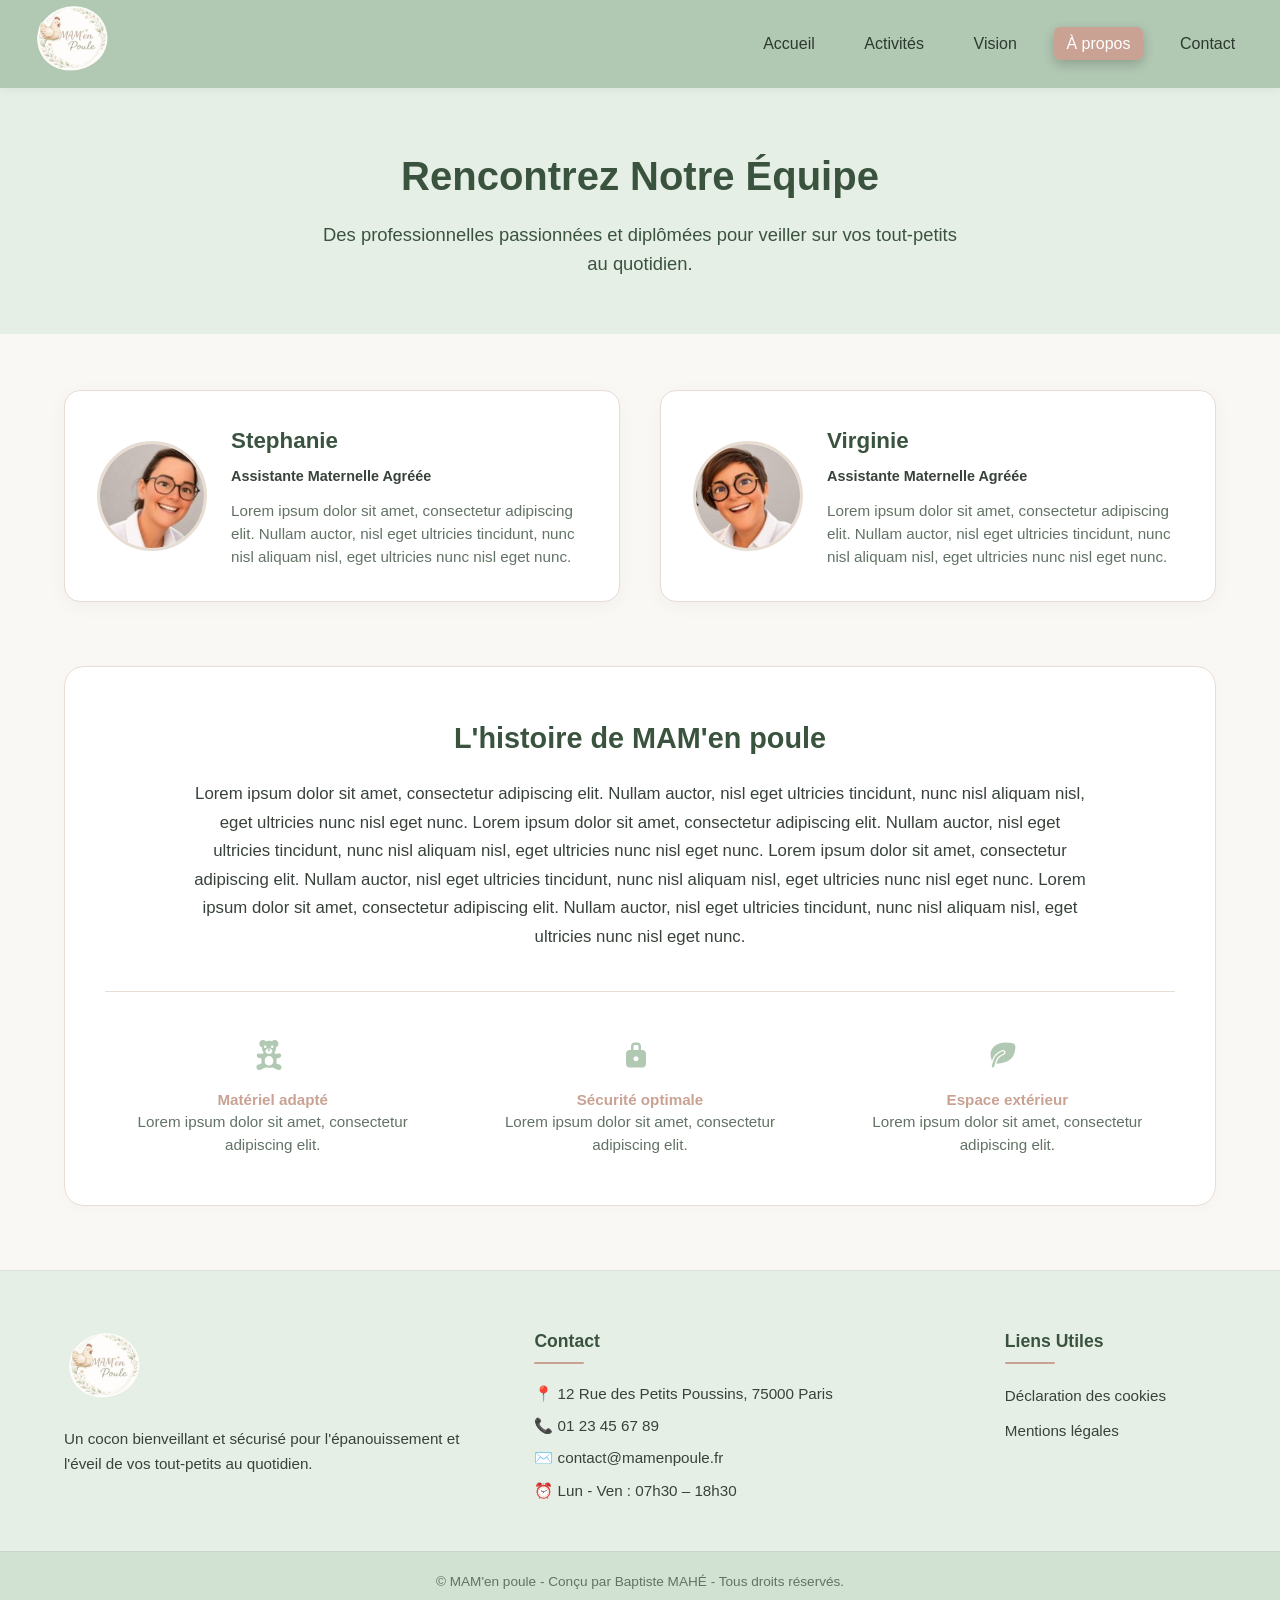
==== a-propos.html @ 045dfb54 "Version initiale" ====
<!DOCTYPE html>
<html lang="fr">
<head>
    <meta charset="UTF-8">
    <meta name="viewport" content="width=device-width, initial-scale=1.0">
    <title>À propos - MAM'en poule</title>
    <link rel="stylesheet" href="style.css">
</head>
<body>

    <!-- BANDEAU DE NAVIGATION -->
    <header class="navbar">
        <a href="index.html" class="logo"><img src="images/logo.png" alt="Logo MAM'en poule"></a>
        
        <nav>
            <ul class="nav-links">
                <li><a href="index.html">Accueil</a></li>
                <li><a href="activites.html">Activités</a></li>
                <li><a href="vision.html">Vision</a></li>
                <li><a href="a-propos.html" class="active">À propos</a></li>
                <li><a href="contact.html">Contact</a></li>
            </ul>
        </nav>
    </header>

    <!-- EN-TÊTE DE LA PAGE -->
    <section class="page-header">
        <h1>Rencontrez Notre Équipe</h1>
        <p>Des professionnelles passionnées et diplômées pour veiller sur vos tout-petits au quotidien.</p>
    </section>

    <main class="content-container">

        <!-- PRÉSENTATION DE L'ÉQUIPE (PORTRAITS) -->
        <section class="team-section">
            <div class="team-grid">

                <!-- Assistante 1 -->
                <article class="team-card">
                    <div class="team-avatar">
                        <img src="images/Stephanie.jpg" alt="Photo">
                    </div>
                    <div class="team-info">
                        <h2>Stephanie</h2>
                        <span class="team-role">Assistante Maternelle Agréée</span>
                        <p>Lorem ipsum dolor sit amet, consectetur adipiscing elit. Nullam auctor, nisl eget ultricies tincidunt, nunc nisl aliquam nisl, eget ultricies nunc nisl eget nunc.</p>
                    </div>
                </article>

                <!-- Assistante 2 -->
                <article class="team-card">
                    <div class="team-avatar">
                        <img src="images/Virginie.jpg" alt="Photo">
                    </div>
                    <div class="team-info">
                        <h2>Virginie</h2>
                        <span class="team-role">Assistante Maternelle Agréée</span>
                        <p>Lorem ipsum dolor sit amet, consectetur adipiscing elit. Nullam auctor, nisl eget ultricies tincidunt, nunc nisl aliquam nisl, eget ultricies nunc nisl eget nunc.</p>
                    </div>
                </article>

            </div>
        </section>

        <!-- TEXTE COMPLÉMENTAIRE / PRÉSENTATION DU LIEU -->
        <section class="about-extra">
            <div class="extra-content">
                <h2>L'histoire de MAM'en poule</h2>
                <p>Lorem ipsum dolor sit amet, consectetur adipiscing elit. Nullam auctor, nisl eget ultricies tincidunt, nunc nisl aliquam nisl, eget ultricies nunc nisl eget nunc. Lorem ipsum dolor sit amet, consectetur adipiscing elit. Nullam auctor, nisl eget ultricies tincidunt, nunc nisl aliquam nisl, eget ultricies nunc nisl eget nunc. Lorem ipsum dolor sit amet, consectetur adipiscing elit. Nullam auctor, nisl eget ultricies tincidunt, nunc nisl aliquam nisl, eget ultricies nunc nisl eget nunc. Lorem ipsum dolor sit amet, consectetur adipiscing elit. Nullam auctor, nisl eget ultricies tincidunt, nunc nisl aliquam nisl, eget ultricies nunc nisl eget nunc.</p>
                </p>
                
                <div class="extra-highlights">
                    <div class="highlight-item">
                        <span><img class="icon" src="images/icones/peluche.svg" alt="Matériel adapté"></span>
                        <p><strong>Matériel adapté</strong><br>Lorem ipsum dolor sit amet, consectetur adipiscing elit.</p>
                    </div>
                    <div class="highlight-item">
                        <span><img class="icon" src="images/icones/cadenas.svg" alt="Sécurité optimale"></span>
                        <p><strong>Sécurité optimale</strong><br>Lorem ipsum dolor sit amet, consectetur adipiscing elit.</p>
                    </div>
                    <div class="highlight-item">
                        <span><img class="icon" src="images/icones/feuille.svg" alt="Espace extérieur"></span>
                        <p><strong>Espace extérieur</strong><br>Lorem ipsum dolor sit amet, consectetur adipiscing elit.</p>
                    </div>
                </div>
            </div>
        </section>

    </main>

    <footer class="site-footer">
        <div class="footer-container">

            <div class="footer-col">
                <a href="index.html" class="logo footer-logo"><img src="images/logo.png" alt="Logo MAM'en poule"></a>
                <p>Un cocon bienveillant et sécurisé pour l'épanouissement et l'éveil de vos tout-petits au quotidien.</p>
            </div>

            <div class="footer-col">
                <h4>Contact</h4>
                <ul class="footer-contact">
                    <li>📍 12 Rue des Petits Poussins, 75000 Paris</li>
                    <li>📞 01 23 45 67 89</li>
                    <li>✉️ contact@mamenpoule.fr</li>
                    <li>⏰ Lun - Ven : 07h30 – 18h30</li>
                </ul>
            </div>

            <div class="footer-col">
                <h4>Liens Utiles</h4>
                <ul class="footer-links">
                    <li><a href=#>Déclaration des cookies</a></li>
                    <li><a href=#>Mentions légales</a></li>
                </ul>
            </div>

        </div>

        <div class="footer-bottom">
            <p>&copy; MAM'en poule - Conçu par Baptiste MAHÉ - Tous droits réservés.</p>
        </div>
    </footer>

</body>
</html>
---- style.css ----
:root {
    --bg: #FAF8F5;
    --navbar-bg: #b1c8b3;
    --text-nav: #2D3A2F;
    --hover-bg: #D1E2D2;
    --header-bg: #E6EFE6;
    --text-header: #3A533E;
    --footer-bg: #E6EFE6;
    --copyright-bg: #D1E2D2;
    --text-color: #38423A;
    --text-hover: #9E826C;
    --text-muted: #627265;
    --title-color: #3A533E;
    --accent-color: #D4BFA9;
    --habillage-color: #E8DDD3;
    --badge-bg: #C9A293;
    --badge-text: #FFFFFF;

}

* {
    margin: 0;
    padding: 0;
    box-sizing: border-box;
    font-family: 'Segoe UI', Tahoma, Geneva, Verdana, sans-serif;
}

body {
    background-color: var(--bg);
    color: var(--text-color);
    line-height: 1.6;
}

/* --- NAVIGATION BAR --- */
.navbar {
    background-color: var(--navbar-bg);
    display: flex;
    justify-content: space-between;
    align-items: center;
    padding: 0rem 2rem;
    position: sticky;
    top: 0;
    box-shadow: 0 2px 10px rgba(0, 0, 0, 0.05);
    z-index: 1000;
}

.logo img {
    height: 80px;
}

.nav-links {
    display: flex;
    list-style: none;
    gap: 1.5rem;
}

.nav-links a {
    color: var(--text-nav);
    text-decoration: none;
    font-weight: 500;
    padding: 0.5rem 0.8rem;
    border-radius: 6px;
    transition: all 0.3s ease;
}

.nav-links a:hover {
    color: var(--text-hover);
    background-color: rgba(255, 255, 255, 0.5);
}

.nav-links a.active {
    color: #ffffff;
    background-color: var(--badge-bg);
    box-shadow: 0 4px 12px rgba(0, 0, 0, 0.2);
}

/* --- STYLES DU FOOTER --- */
.site-footer {
    background-color: var(--footer-bg);
    color: var(--text-color);
    padding-top: 3.5rem;
    margin-top: 4rem;
    border-top: 1px solid rgba(0, 0, 0, 0.05);
}

.footer-container {
    max-width: 1200px;
    margin: 0 auto;
    padding: 0 1.5rem 3rem 1.5rem;
    display: grid;
    grid-template-columns: 2fr 2fr 1fr;
    gap: 3rem;
}

.footer-col h4 {
    color: var(--title-color);
    font-size: 1.1rem;
    margin-bottom: 1.2rem;
    position: relative;
}

.footer-col h4::after {
    content: '';
    display: block;
    width: 50px;
    height: 2px;
    background-color: var(--badge-bg);
    margin-top: 0.4rem;
    border-radius: 2px;
}

.footer-logo {
    display: inline-block;
    margin-bottom: 0.8rem;
}

.footer-col p {
    font-size: 0.95rem;
    line-height: 1.6;
}

/* Listes du footer */
.footer-links,
.footer-contact {
    list-style: none;
    padding: 0;
    margin: 0;
    display: flex;
    flex-direction: column;
    gap: 0.6rem;
}

.footer-links a {
    color: var(--text-color);
    text-decoration: none;
    font-size: 0.95rem;
    transition: color 0.2s ease, padding-left 0.2s ease;
}

.footer-links a:hover {
    color: var(--text-hover);
    padding-left: 4px;
}

.footer-contact li {
    font-size: 0.95rem;
    color: var(--text-color);
    line-height: 1.5;
}

/* Bandeau copyright tout en bas */
.footer-bottom {
    background-color: var(--copyright-bg);
    text-align: center;
    padding: 1.2rem 1.5rem;
    font-size: 0.85rem;
    color: var(--text-muted);
    border-top: 1px solid rgba(0, 0, 0, 0.05);
}

/* --- CONTENU DE LA PAGE D'ACCUEIL --- */
.welcome {
    display: flex;
    flex-direction: column;
    align-items: left;
    justify-content: center;
    text-align: left;
    min-height: 90vh;
    padding: 2rem;
    color: #ffffff;
    background: linear-gradient(rgba(0, 0, 0, 0.4), rgba(0, 0, 0, 0.4)), url('images/BackgroundAccueil.jpg');
    background-size: cover;
    background-position: center;
    background-repeat: no-repeat;
    border-radius : 0px 0px 20px 20px;
}

.welcome h1 {
    font-size: 2.5rem;
    margin-bottom: 1rem;
    text-shadow: 0 2px 4px rgba(0, 0, 0, 0.3);
}

.welcome p {
    font-size: 1.2rem;
    max-width: 600px;
    margin-bottom: 2rem;
    color: #f1f5f9;
    text-shadow: 0 1px 3px rgba(0, 0, 0, 0.3);
}

.btn-cta {
    display: inline-block;
    background-color: var(--badge-bg);
    color: var(--badge-text);
    padding: 0.9rem 2rem;
    text-decoration: none;
    border-radius: 8px;
    font-weight: bold;
    font-size: 1rem;
    transition: 0.3s ease, transform 0.2s ease;
    box-shadow: 0 4px 6px rgba(0, 0, 0, 0.15);
}

.btn-cta:hover {
    background-color: var(--badge-bg);
    transform: translateY(-2px);
}

/* --- SECTION PRÉSENTATION DU LIEU (CARROUSEL) --- */
.lieu-section {
    padding: 5rem 0;
    background-color: var(--bg-light);
}

.lieu-wrapper {
    display: grid;
    background-color: #ffffff;
    grid-template-columns: 1.1fr 0.9fr;
    gap: 4rem;
    align-items: center;
    border-radius: 20px;
    box-shadow: 0 10px 30px rgba(0, 0, 0, 0.03);
    border: 1px solid var(--habillage-color);
}

.lieu-carousel-container {
    position: relative;
    margin: 1.5rem;
}

.carousel {
    position: relative;
    border-radius: 20px;
    overflow: hidden;
    box-shadow: 0 12px 30px rgba(0, 0, 0, 0.08);
    height: 380px;
}

.carousel-track {
    position: relative;
    width: 100%;
    height: 100%;
}

.carousel-slide {
    position: absolute;
    top: 0;
    left: 0;
    width: 100%;
    height: 100%;
    opacity: 0;
    transition: opacity 0.5s ease-in-out;
}

.carousel-slide.active {
    opacity: 1;
    z-index: 1;
}

.carousel-slide img {
    width: 100%;
    height: 100%;
    object-fit: cover;
}

.slide-caption {
    position: absolute;
    bottom: 0;
    left: 0;
    right: 0;
    padding: 1rem 1.5rem;
    background: linear-gradient(transparent, rgba(60, 66, 53, 0.85));
    color: #ffffff;
    font-size: 0.95rem;
    font-weight: 600;
}

.carousel-btn {
    position: absolute;
    top: 50%;
    transform: translateY(-50%);
    background: rgba(255, 255, 255, 0.9);
    color: var(--text-color);
    border: none;
    width: 42px;
    height: 42px;
    border-radius: 50%;
    cursor: pointer;
    z-index: 2;
    font-size: 1.2rem;
    display: flex;
    align-items: center;
    justify-content: center;
    transition: 0.3s ease, transform 0.2s ease;
    box-shadow: 0 4px 10px rgba(0, 0, 0, 0.1);
}

.carousel-btn:hover {
    background: #ffffff;
    transform: translateY(-50%) scale(1.1);
}

.prev-btn {
    left: 15px;
}

.next-btn {
    right: 15px;
}

.carousel-dots {
    position: absolute;
    bottom: 15px;
    right: 20px;
    display: flex;
    gap: 8px;
    z-index: 2;
}

.dot {
    width: 10px;
    height: 10px;
    background: rgba(255, 255, 255, 0.6);
    border-radius: 50%;
    cursor: pointer;
    transition: 0.3s ease, transform 0.3s ease;
}

.dot.active {
    background: var(--accent-color);
    transform: scale(1.3);
}

.lieu-badge-floating {
    position: absolute;
    top: -15px;
    left: -15px;
    background: var(--badge-bg);
    color: #ffffff;
    padding: 0.8rem 1.2rem;
    border-radius: 14px;
    box-shadow: 0 6px 15px rgba(125, 133, 108, 0.3);
    z-index: 3;
}

.lieu-badge-floating span {
    font-weight: bold;
    font-size: 1.1rem;
    display: block;
}

.lieu-badge-floating p {
    font-size: 0.8rem;
    margin: 0;
    opacity: 0.9;
}

.lieu-text h2 {
    color: var(--title-color);
    font-size: 2rem;
    margin-top: 0.5rem;
    margin-bottom: 1.2rem;
    line-height: 1.3;
}

.lieu-text p {
    color: var(--text-muted);
    font-size: 1.05rem;
    line-height: 1.7;
    margin-bottom: 1rem;
}

/* --- CARTE GOOGLE MAPS --- */
.map-container {
    width: 100%;
    border-radius: 16px;
    overflow: hidden;
    box-shadow: 0 4px 20px rgba(0, 0, 0, 0.05);
    border: 1px solid var(--bg);
    margin-top: 1rem;
}

.map-container iframe {
    width: 100%;
    height: 500px;
    display: block;
}

/* PAGE HEADER */
.page-header {
    background: var(--header-bg);
    color: var(--text-header);
    text-align: center;
    padding: 3.5rem 1.5rem;
}

.page-header h1 {
    font-size: 2.5rem;
    margin-bottom: 0.75rem;
}

.page-header p {
    font-size: 1.15rem;
    max-width: 650px;
    margin: 0 auto;
}

/* PAGE ACTIVITÉS */
.content-container {
    max-width: 1200px;
    margin: 3.5rem auto;
    padding: 0 1.5rem;
}

.activites-grid {
    display: grid;
    grid-template-columns: repeat(2, 1fr);
    gap: 2.5rem;
}

.activity-card {
    background-color: #ffffff;
    border-radius: 16px;
    overflow: hidden;
    box-shadow: 0 4px 20px rgba(0, 0, 0, 0.04);
    border: 1px solid var(--habillage-color);
    display: flex;
    flex-direction: column;
    transition: transform 0.3s ease, box-shadow 0.3s ease;
}

.activity-card:hover {
    transform: translateY(-6px);
    box-shadow: 0 12px 28px rgba(0, 0, 0, 0.08);
}

.activity-image {
    width: 100%;
    height: 220px;
    overflow: hidden;
    background-color: var(--couleur-head-foot);
}

.activity-image img {
    width: 100%;
    height: 100%;
    object-fit: cover;
    transition: transform 0.5s ease;
}

.activity-card:hover .activity-image img {
    transform: scale(1.05);
}

.activity-content {
    padding: 1.8rem;
    display: flex;
    flex-direction: column;
    flex-grow: 1;
}

.activity-content h2 {
    color: var(--title-color);
    font-size: 1.35rem;
    margin-bottom: 0.8rem;
}

.activity-content p {
    color: var(--text-muted);
    font-size: 0.98rem;
    line-height: 1.65;
}

.icon {
    width: 30px;
    height: 30px;
    vertical-align: middle;
    margin-right: 0.5rem;
}

/* PAGE VISION */
.z-pattern-container {
    max-width: 1200px;
    margin: 2rem auto 5rem auto;
    padding: 0 1.5rem;
    display: flex;
    flex-direction: column;
    gap: 3.5rem;
}

.z-row {
    display: flex;
    align-items: center;
    gap: 3.5rem;
    background-color: #ffffff;
    padding: 2.5rem;
    border-radius: 20px;
    box-shadow: 0 10px 30px rgba(0, 0, 0, 0.03);
    border: 1px solid var(--habillage-color);
}

.z-row-reverse {
    flex-direction: row-reverse;
}

.z-image {
    flex: 1;
    height: 320px;
    border-radius: 14px;
    overflow: hidden;
    box-shadow: 0 6px 16px rgba(0, 0, 0, 0.06);
}

.z-image img {
    width: 100%;
    height: 100%;
    object-fit: cover;
    transition: transform 0.5s ease;
}

.z-row:hover .z-image img {
    transform: scale(1.04);
}

.z-text {
    flex: 1;
    display: flex;
    flex-direction: column;
    justify-content: center;
}

.z-badge {
    display: inline-block;
    align-self: flex-start;
    background-color: var(--badge-bg);
    color: var(--badge-text);
    font-size: 0.85rem;
    font-weight: 700;
    padding: 0.3rem 0.8rem;
    border-radius: 20px;
    text-transform: uppercase;
    letter-spacing: 0.5px;
    margin-bottom: 0.8rem;
}

.z-text h2 {
    color: var(--title-color);
    font-size: 1.75rem;
    margin-bottom: 1rem;
    line-height: 1.3;
}

.z-text p {
    color: var(--text-muted);
    font-size: 1.05rem;
    line-height: 1.7;
    margin-bottom: 0.8rem;
}

.z-text p:last-child {
    margin-bottom: 0;
}

/* STYLES PAGE À PROPOS */
.team-section {
    margin-bottom: 4rem;
}

.team-grid {
    display: grid;
    grid-template-columns: repeat(2, 1fr);
    gap: 2.5rem;
}

.team-card {
    background-color: #ffffff;
    border-radius: 16px;
    padding: 2rem;
    display: flex;
    align-items: center;
    gap: 1.5rem;
    box-shadow: 0 4px 20px rgba(0, 0, 0, 0.04);
    border: 1px solid var(--habillage-color);
    transition: transform 0.3s ease;
}

.team-card:hover {
    transform: translateY(-4px);
}

.team-avatar {
    width: 110px;
    height: 110px;
    min-width: 110px;
    border-radius: 50%;
    overflow: hidden;
    border: 3px solid var(--habillage-color);
}

.team-avatar img {
    width: 100%;
    height: 100%;
    object-fit: cover;
}

.team-info h2 {
    color: var(--title-color);
    font-size: 1.4rem;
    margin-bottom: 0.2rem;
}

.team-role {
    display: inline-block;
    color: var(--couleur-accent);
    font-weight: 600;
    font-size: 0.9rem;
    margin-bottom: 0.8rem;
}

.team-info p {
    color: var(--text-muted);
    font-size: 0.95rem;
    line-height: 1.5;
}

.about-extra {
    background: #ffffff;
    border-radius: 20px;
    padding: 3rem 2.5rem;
    border: 1px solid var(--habillage-color);
    box-shadow: 0 4px 15px rgba(0, 0, 0, 0.02);
}

.extra-content h2 {
    color: var(--title-color);
    font-size: 1.8rem;
    margin-bottom: 1.2rem;
    text-align: center;
}

.extra-content>p {
    color: var(--text-color);
    font-size: 1.05rem;
    line-height: 1.7;
    max-width: 900px;
    margin: 0 auto 1rem auto;
    text-align: center;
}

.extra-highlights {
    display: grid;
    grid-template-columns: repeat(3, 1fr);
    gap: 2rem;
    margin-top: 2.5rem;
    padding-top: 2rem;
    border-top: 1px solid var(--habillage-color);
}

.highlight-item {
    text-align: center;
}

.highlight-item span {
    font-size: 2.2rem;
    display: block;
    margin-bottom: 0.5rem;
}

.highlight-item p {
    color: var(--text-muted);
    font-size: 0.95rem;
    line-height: 1.5;
}

.highlight-item strong {
    color: var(--badge-bg);
}

/* STYLES PAGE CONTACT */
.contact-wrapper {
    display: grid;
    grid-template-columns: 1fr;
    gap: 3rem;
    align-items: start;
}

.contact-form-card {
    background-color: #ffffff;
    padding: 2.5rem;
    border-radius: 20px;
    box-shadow: 0 4px 20px rgba(0, 0, 0, 0.04);
    border: 1px solid var(--couleur-head-foot);
}

.contact-form-card h2 {
    color: var(--title-color);
    font-size: 1.6rem;
    margin-bottom: 1.5rem;
}

.contact-form {
    display: flex;
    flex-direction: column;
    gap: 1.2rem;
}

.form-row {
    display: grid;
    grid-template-columns: 1fr 1fr;
    gap: 1rem;
}

.form-group {
    display: flex;
    flex-direction: column;
    gap: 0.4rem;
}

.form-group label {
    font-weight: 600;
    color: var(--text-color);
    font-size: 0.9rem;
}

.form-group input,
.form-group textarea {
    width: 100%;
    padding: 0.8rem 1rem;
    border: 1px solid var(--accent-color);
    border-radius: 8px;
    font-size: 0.95rem;
    color: var(--text-color);
    background-color: var(--bg-light);
    transition: border-color 0.3s ease, box-shadow 0.3s ease;
}

.form-group input:focus,
.form-group textarea:focus {
    outline: none;
    border-color: var(--accent-color);
    background-color: var(--bg-light);
    box-shadow: 0 0 0 3px rgba(125, 133, 108, 0.2);
}

.btn-submit {
    border: none;
    color: var(--badge-text);
    cursor: pointer;
    width: 100%;
    text-align: center;
    margin-top: 0.5rem;
}

.contact-info-card {
    background-color: #ffffff;
    padding: 2rem;
    border-radius: 20px;
    box-shadow: 0 4px 20px rgba(0, 0, 0, 0.04);
    border: 1px solid var(--couleur-head-foot);
    display: flex;
    flex-direction: column;
    gap: 1.8rem;
}

.info-block h3 {
    color: var(--title-color);
    font-size: 1.1rem;
    margin-bottom: 0.4rem;
}

.info-block p {
    color: var(--text-muted);
    font-size: 0.95rem;
    line-height: 1.6;
}

.map-placeholder {
    background-color: var(--bg-light);
    border: 2px dashed var(--accent-color);
    border-radius: 12px;
    padding: 2rem 1rem;
    text-align: center;
    color: var(--text-muted);
}

.map-placeholder span {
    display: block;
    font-weight: bold;
    font-size: 1.1rem;
    color: var(--accent-color);
    margin-bottom: 0.3rem;
}

/* RESPONSIVE DESIGN */
@media (max-width: 900px) {
    .activites-grid {
        grid-template-columns: 1fr;
        gap: 2rem;
    }

    .navbar {
        flex-direction: column;
        gap: 1rem;
    }

    .nav-links {
        width: 100%;
        justify-content: center;
        flex-wrap: wrap;
        gap: 0.5rem;
    }

    .footer-container {
        grid-template-columns: 1fr;
        gap: 2rem;
    }

    .lieu-wrapper {
        grid-template-columns: 1fr;
        gap: 2.5rem;
    }

    .carousel {
        height: 280px;
    }

    .z-row,
    .z-row-reverse {
        flex-direction: column;
        gap: 2rem;
        padding: 2rem;
    }

    .z-image {
        width: 100%;
        height: 250px;
    }

    .timeline-card {
        flex-direction: column;
    }

    .timeline-image {
        width: 100%;
        height: 180px;
    }

    .team-grid {
        grid-template-columns: 1fr;
    }

    .extra-highlights {
        grid-template-columns: 1fr;
        gap: 1.5rem;
    }

    .contact-wrapper {
        grid-template-columns: 1fr;
    }
}

@media (max-width: 600px) {
    .team-card {
        flex-direction: column;
        text-align: center;
    }

    .form-row {
        grid-template-columns: 1fr;
    }

    .map-container iframe {
        height: 250px;
    }
}
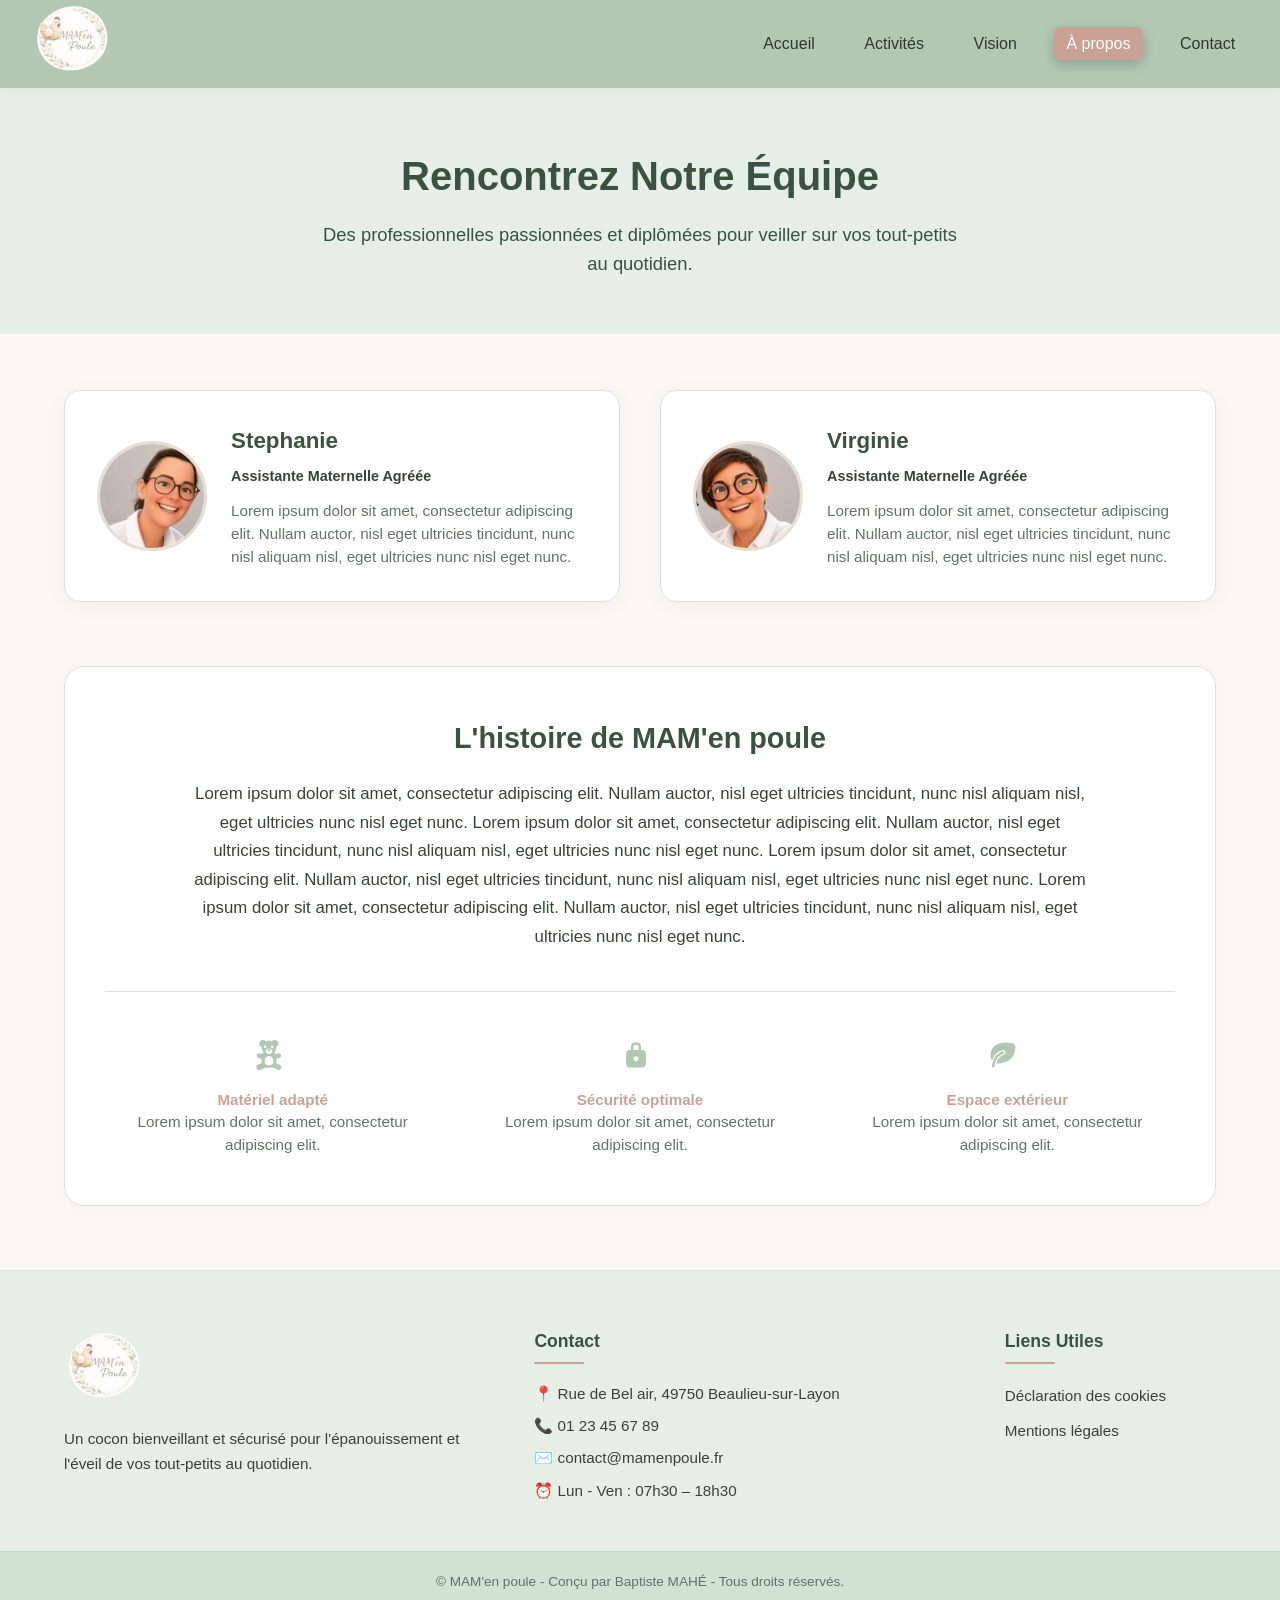
==== commit 9eacacdc: "Ajout des overlays et corrections mineures" ====
--- a/a-propos.html
+++ b/a-propos.html
@@ -3,6 +3,7 @@
 <head>
     <meta charset="UTF-8">
     <meta name="viewport" content="width=device-width, initial-scale=1.0">
+    <meta name="robots" content="noindex, nofollow"> <!-- à retirer pour rendre le site visible -->
     <title>À propos - MAM'en poule</title>
     <link rel="stylesheet" href="style.css">
 </head>
@@ -99,7 +100,7 @@
             <div class="footer-col">
                 <h4>Contact</h4>
                 <ul class="footer-contact">
-                    <li>📍 12 Rue des Petits Poussins, 75000 Paris</li>
+                    <li>📍 Rue de Bel air, 49750 Beaulieu-sur-Layon</li>
                     <li>📞 01 23 45 67 89</li>
                     <li>✉️ contact@mamenpoule.fr</li>
                     <li>⏰ Lun - Ven : 07h30 – 18h30</li>
--- a/style.css
+++ b/style.css
@@ -792,6 +792,93 @@
     margin-bottom: 0.3rem;
 }
 
+/* --- STYLES DES MODALES (POPUPS) --- */
+
+/* Arrière-plan sombre semi-transparent */
+.modal-overlay {
+    position: fixed;
+    top: 0;
+    left: 0;
+    width: 100vw;
+    height: 100vh;
+    background-color: rgba(45, 58, 47, 0.6);
+    /* Utilise la teinte sombre de votre palette */
+    backdrop-filter: blur(4px);
+    /* Effet flouté très doux en arrière-plan */
+    display: flex;
+    justify-content: center;
+    align-items: center;
+    z-index: 2000;
+
+    /* Animation de disparition par défaut */
+    opacity: 0;
+    visibility: hidden;
+    transition: opacity 0.3s ease, visibility 0.3s ease;
+}
+
+/* État affiché */
+.modal-overlay.active {
+    opacity: 1;
+    visibility: visible;
+}
+
+/* Boîte de la fenêtre */
+.modal-content {
+    background-color: #ffffff;
+    padding: 2.5rem;
+    border-radius: 20px;
+    max-width: 450px;
+    width: 90%;
+    text-align: center;
+    position: relative;
+    box-shadow: 0 15px 30px rgba(0, 0, 0, 0.15);
+    border: 1px solid var(--habillage-color);
+
+    /* Animation d'ouverture (effet de zoom doux) */
+    transform: scale(0.8);
+    transition: transform 0.3s ease;
+}
+
+.modal-overlay.active .modal-content {
+    transform: scale(1);
+}
+
+.modal-content h2 {
+    color: var(--title-color);
+    font-size: 1.6rem;
+    margin-bottom: 0.8rem;
+}
+
+.modal-content p {
+    color: var(--text-color);
+    font-size: 1rem;
+    margin-bottom: 1.5rem;
+    line-height: 1.5;
+}
+
+.modal-icon {
+    font-size: 3rem;
+    display: block;
+    margin-bottom: 0.5rem;
+}
+
+/* Bouton de fermeture (Croix 'X' en haut à droite) */
+.modal-close {
+    position: absolute;
+    top: 15px;
+    right: 20px;
+    background: none;
+    border: none;
+    font-size: 1.8rem;
+    color: var(--text-muted);
+    cursor: pointer;
+    transition: color 0.2s ease;
+}
+
+.modal-close:hover {
+    color: var(--accent-color);
+}
+
 /* RESPONSIVE DESIGN */
 @media (max-width: 900px) {
     .activites-grid {
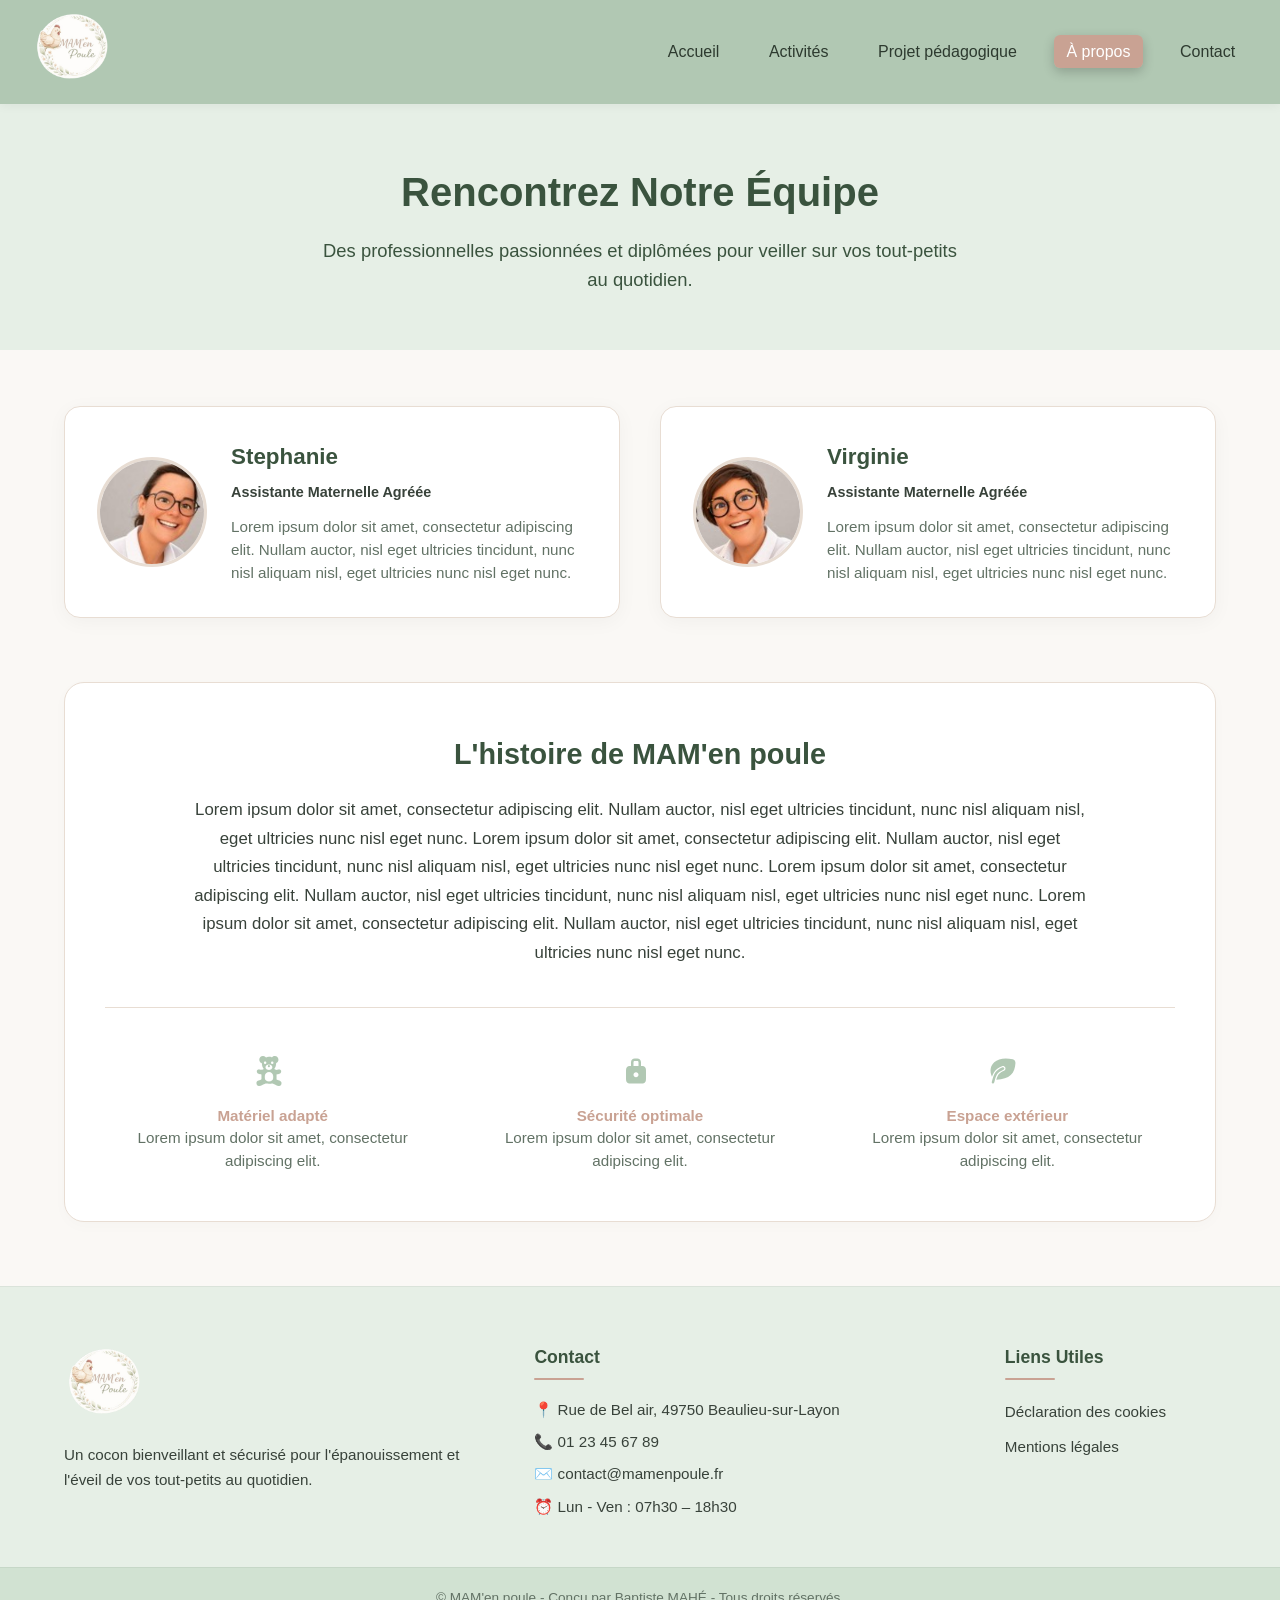
==== commit 8b031183: "Respopnsive image d'accueil + modifs contenu" ====
--- a/a-propos.html
+++ b/a-propos.html
@@ -17,7 +17,7 @@
             <ul class="nav-links">
                 <li><a href="index.html">Accueil</a></li>
                 <li><a href="activites.html">Activités</a></li>
-                <li><a href="vision.html">Vision</a></li>
+                <li><a href="projet.html">Projet pédagogique</a></li>
                 <li><a href="a-propos.html" class="active">À propos</a></li>
                 <li><a href="contact.html">Contact</a></li>
             </ul>
--- a/style.css
+++ b/style.css
@@ -37,7 +37,7 @@
     display: flex;
     justify-content: space-between;
     align-items: center;
-    padding: 0rem 2rem;
+    padding: 0.5rem 2rem;
     position: sticky;
     top: 0;
     box-shadow: 0 2px 10px rgba(0, 0, 0, 0.05);
@@ -165,7 +165,8 @@
     align-items: left;
     justify-content: center;
     text-align: left;
-    min-height: 90vh;
+    width : 100%;
+    aspect-ratio: 16/9;
     padding: 2rem;
     color: #ffffff;
     background: linear-gradient(rgba(0, 0, 0, 0.4), rgba(0, 0, 0, 0.4)), url('images/BackgroundAccueil.jpg');
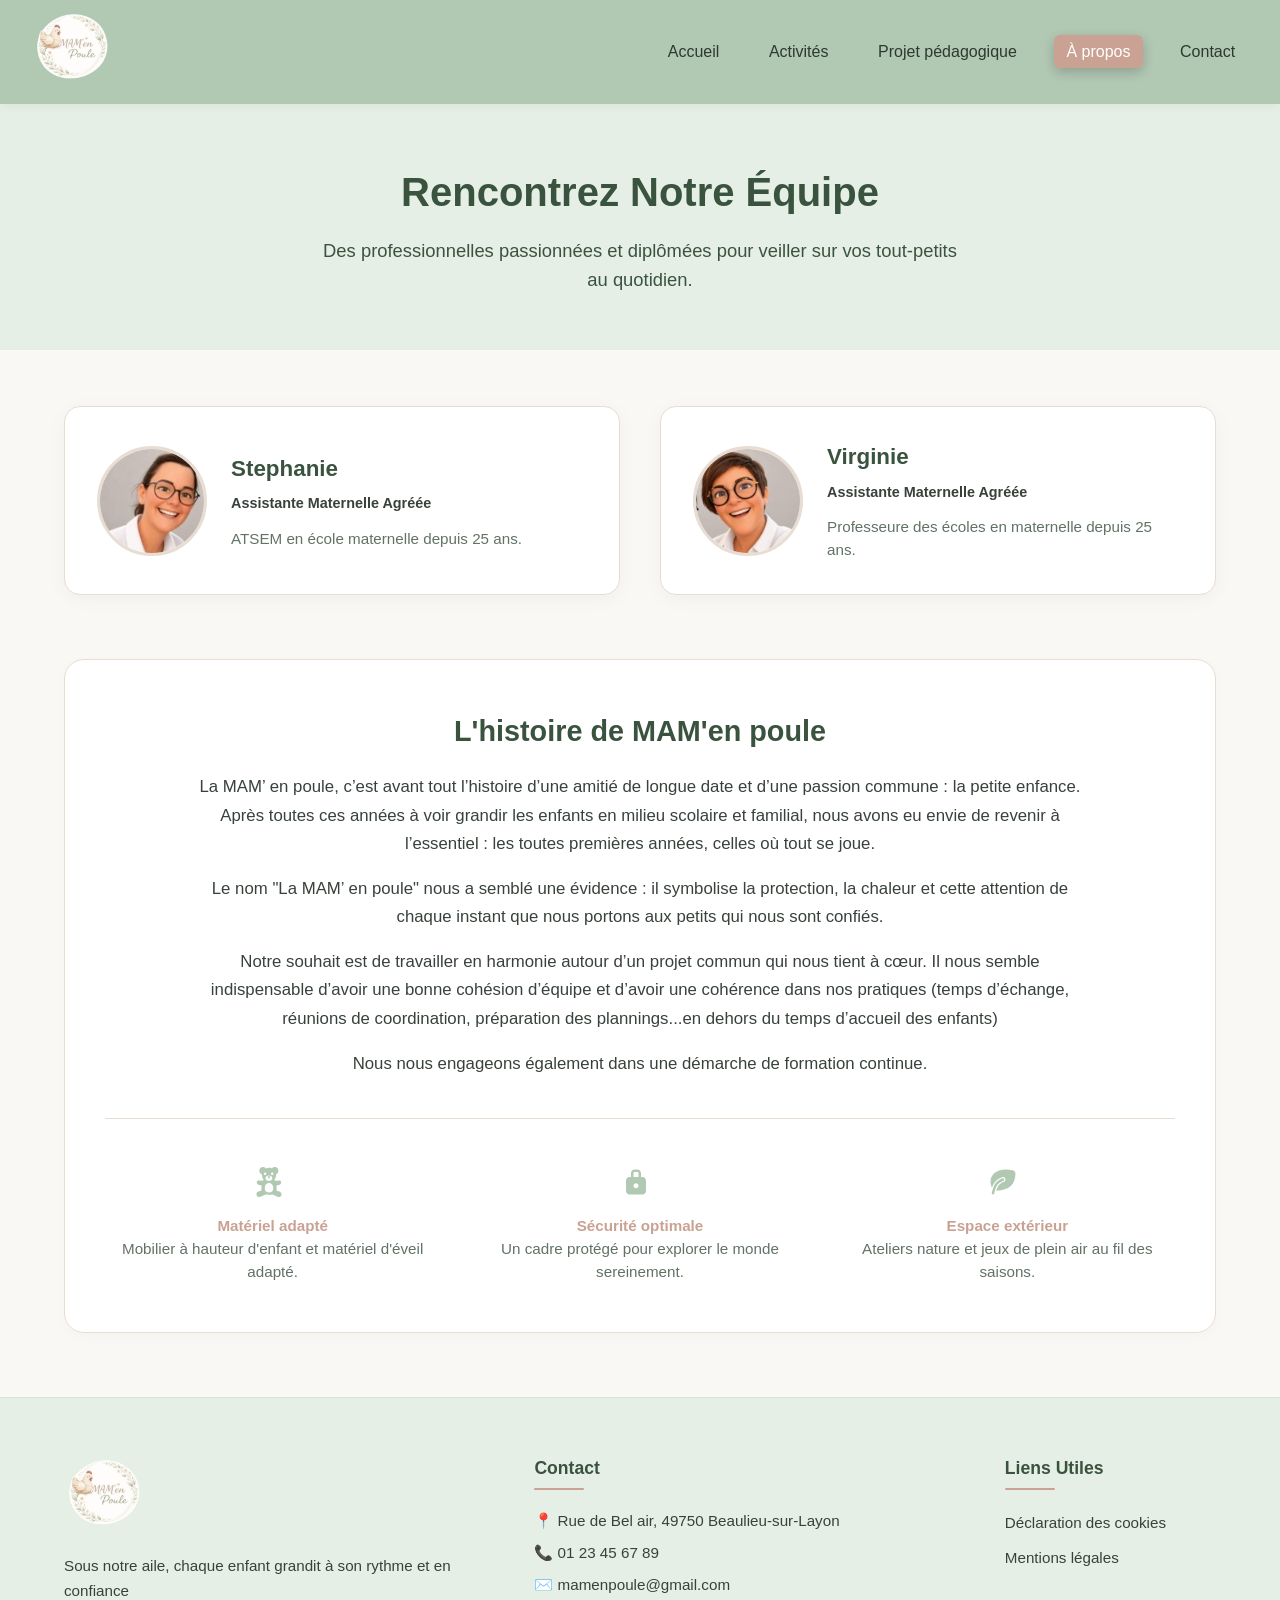
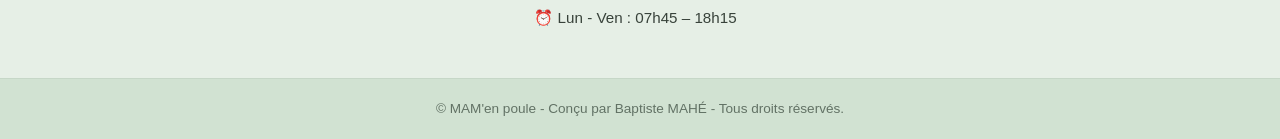
==== commit d84be092: "mise à jour contenu" ====
--- a/a-propos.html
+++ b/a-propos.html
@@ -44,7 +44,7 @@
                     <div class="team-info">
                         <h2>Stephanie</h2>
                         <span class="team-role">Assistante Maternelle Agréée</span>
-                        <p>Lorem ipsum dolor sit amet, consectetur adipiscing elit. Nullam auctor, nisl eget ultricies tincidunt, nunc nisl aliquam nisl, eget ultricies nunc nisl eget nunc.</p>
+                        <p>ATSEM en école maternelle depuis 25 ans.</p>
                     </div>
                 </article>
 
@@ -56,7 +56,7 @@
                     <div class="team-info">
                         <h2>Virginie</h2>
                         <span class="team-role">Assistante Maternelle Agréée</span>
-                        <p>Lorem ipsum dolor sit amet, consectetur adipiscing elit. Nullam auctor, nisl eget ultricies tincidunt, nunc nisl aliquam nisl, eget ultricies nunc nisl eget nunc.</p>
+                        <p>Professeure des écoles en maternelle depuis 25 ans.</p>
                     </div>
                 </article>
 
@@ -67,21 +67,24 @@
         <section class="about-extra">
             <div class="extra-content">
                 <h2>L'histoire de MAM'en poule</h2>
-                <p>Lorem ipsum dolor sit amet, consectetur adipiscing elit. Nullam auctor, nisl eget ultricies tincidunt, nunc nisl aliquam nisl, eget ultricies nunc nisl eget nunc. Lorem ipsum dolor sit amet, consectetur adipiscing elit. Nullam auctor, nisl eget ultricies tincidunt, nunc nisl aliquam nisl, eget ultricies nunc nisl eget nunc. Lorem ipsum dolor sit amet, consectetur adipiscing elit. Nullam auctor, nisl eget ultricies tincidunt, nunc nisl aliquam nisl, eget ultricies nunc nisl eget nunc. Lorem ipsum dolor sit amet, consectetur adipiscing elit. Nullam auctor, nisl eget ultricies tincidunt, nunc nisl aliquam nisl, eget ultricies nunc nisl eget nunc.</p>
-                </p>
+                <p>La MAM’ en poule, c’est avant tout l’histoire d’une amitié de longue date et d’une passion commune : la petite enfance.
+                Après toutes ces années à voir grandir les enfants en milieu scolaire et familial, nous avons eu envie de revenir à l’essentiel : les toutes premières années, celles où tout se joue.</p>
+                <p>Le nom "La MAM’ en poule" nous a semblé une évidence : il symbolise la protection, la chaleur et cette attention de chaque instant que nous portons aux petits qui nous sont confiés.</p> 
+                <p>Notre souhait est de travailler en harmonie autour d’un projet commun qui nous tient à cœur. Il nous semble indispensable d’avoir une bonne cohésion d’équipe et d’avoir une cohérence dans nos pratiques (temps d’échange, réunions de coordination, préparation des plannings...en dehors du temps d’accueil des enfants)</p> 
+                <p>Nous nous engageons également dans une démarche de formation continue. </p>
                 
                 <div class="extra-highlights">
                     <div class="highlight-item">
                         <span><img class="icon" src="images/icones/peluche.svg" alt="Matériel adapté"></span>
-                        <p><strong>Matériel adapté</strong><br>Lorem ipsum dolor sit amet, consectetur adipiscing elit.</p>
+                        <p><strong>Matériel adapté</strong><br>Mobilier à hauteur d'enfant et matériel d'éveil adapté.</p>
                     </div>
                     <div class="highlight-item">
                         <span><img class="icon" src="images/icones/cadenas.svg" alt="Sécurité optimale"></span>
-                        <p><strong>Sécurité optimale</strong><br>Lorem ipsum dolor sit amet, consectetur adipiscing elit.</p>
+                        <p><strong>Sécurité optimale</strong><br>Un cadre protégé pour explorer le monde sereinement.</p>
                     </div>
                     <div class="highlight-item">
                         <span><img class="icon" src="images/icones/feuille.svg" alt="Espace extérieur"></span>
-                        <p><strong>Espace extérieur</strong><br>Lorem ipsum dolor sit amet, consectetur adipiscing elit.</p>
+                        <p><strong>Espace extérieur</strong><br>Ateliers nature et jeux de plein air au fil des saisons.</p>
                     </div>
                 </div>
             </div>
@@ -94,7 +97,7 @@
 
             <div class="footer-col">
                 <a href="index.html" class="logo footer-logo"><img src="images/logo.png" alt="Logo MAM'en poule"></a>
-                <p>Un cocon bienveillant et sécurisé pour l'épanouissement et l'éveil de vos tout-petits au quotidien.</p>
+                <p>Sous notre aile, chaque enfant grandit à son rythme et en confiance </p>
             </div>
 
             <div class="footer-col">
@@ -102,8 +105,8 @@
                 <ul class="footer-contact">
                     <li>📍 Rue de Bel air, 49750 Beaulieu-sur-Layon</li>
                     <li>📞 01 23 45 67 89</li>
-                    <li>✉️ contact@mamenpoule.fr</li>
-                    <li>⏰ Lun - Ven : 07h30 – 18h30</li>
+                    <li>✉️ mamenpoule@gmail.com</li>
+                    <li>⏰ Lun - Ven : 07h45 – 18h15</li>
                 </ul>
             </div>
 
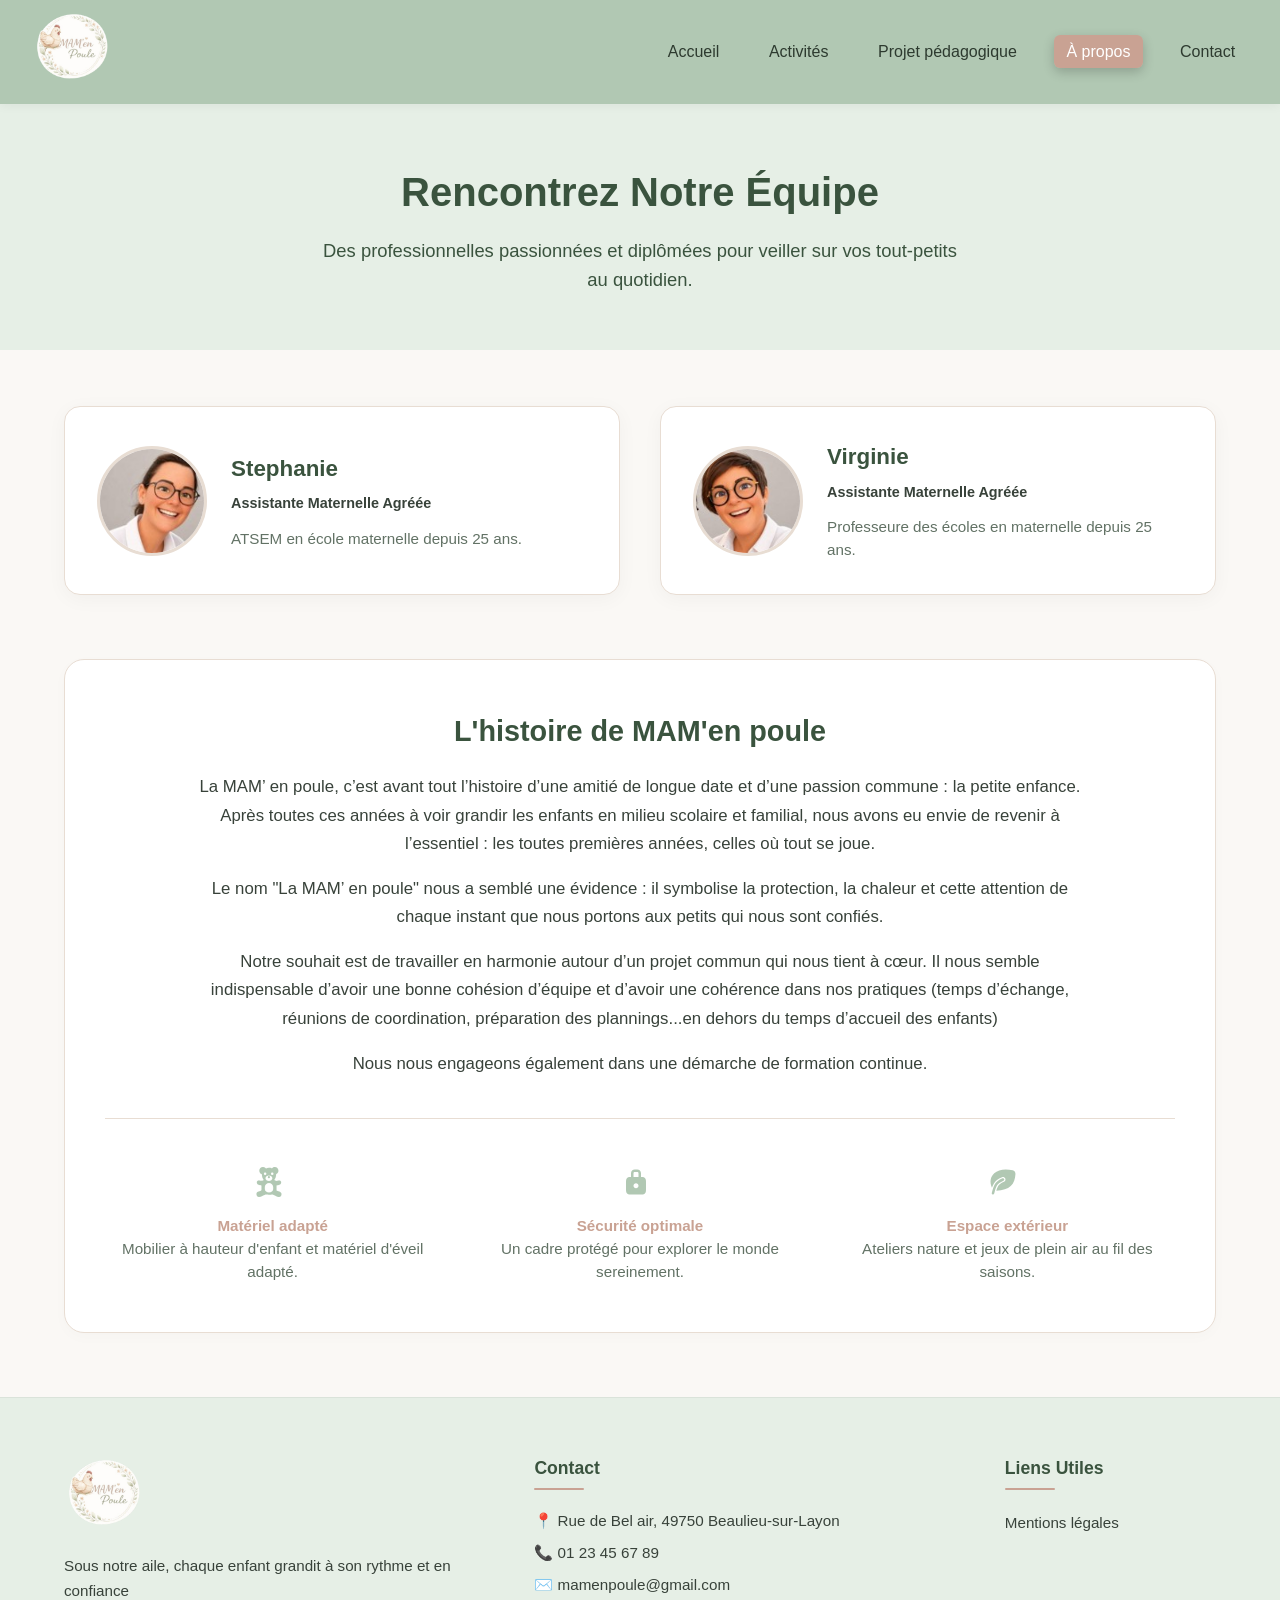
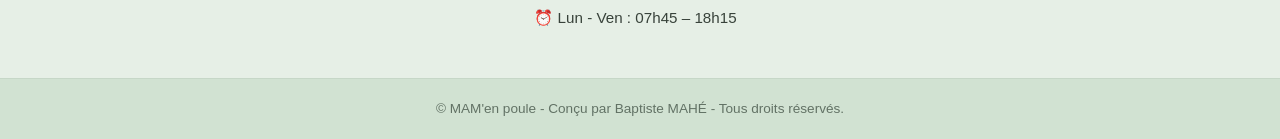
==== commit 77df1478: "mentions légales v1, à compléter" ====
--- a/a-propos.html
+++ b/a-propos.html
@@ -1,129 +1,128 @@
-<!DOCTYPE html>
-<html lang="fr">
-<head>
-    <meta charset="UTF-8">
-    <meta name="viewport" content="width=device-width, initial-scale=1.0">
-    <meta name="robots" content="noindex, nofollow"> <!-- à retirer pour rendre le site visible -->
-    <title>À propos - MAM'en poule</title>
-    <link rel="stylesheet" href="style.css">
-</head>
-<body>
-
-    <!-- BANDEAU DE NAVIGATION -->
-    <header class="navbar">
-        <a href="index.html" class="logo"><img src="images/logo.png" alt="Logo MAM'en poule"></a>
-        
-        <nav>
-            <ul class="nav-links">
-                <li><a href="index.html">Accueil</a></li>
-                <li><a href="activites.html">Activités</a></li>
-                <li><a href="projet.html">Projet pédagogique</a></li>
-                <li><a href="a-propos.html" class="active">À propos</a></li>
-                <li><a href="contact.html">Contact</a></li>
-            </ul>
-        </nav>
-    </header>
-
-    <!-- EN-TÊTE DE LA PAGE -->
-    <section class="page-header">
-        <h1>Rencontrez Notre Équipe</h1>
-        <p>Des professionnelles passionnées et diplômées pour veiller sur vos tout-petits au quotidien.</p>
-    </section>
-
-    <main class="content-container">
-
-        <!-- PRÉSENTATION DE L'ÉQUIPE (PORTRAITS) -->
-        <section class="team-section">
-            <div class="team-grid">
-
-                <!-- Assistante 1 -->
-                <article class="team-card">
-                    <div class="team-avatar">
-                        <img src="images/Stephanie.jpg" alt="Photo">
-                    </div>
-                    <div class="team-info">
-                        <h2>Stephanie</h2>
-                        <span class="team-role">Assistante Maternelle Agréée</span>
-                        <p>ATSEM en école maternelle depuis 25 ans.</p>
-                    </div>
-                </article>
-
-                <!-- Assistante 2 -->
-                <article class="team-card">
-                    <div class="team-avatar">
-                        <img src="images/Virginie.jpg" alt="Photo">
-                    </div>
-                    <div class="team-info">
-                        <h2>Virginie</h2>
-                        <span class="team-role">Assistante Maternelle Agréée</span>
-                        <p>Professeure des écoles en maternelle depuis 25 ans.</p>
-                    </div>
-                </article>
-
-            </div>
-        </section>
-
-        <!-- TEXTE COMPLÉMENTAIRE / PRÉSENTATION DU LIEU -->
-        <section class="about-extra">
-            <div class="extra-content">
-                <h2>L'histoire de MAM'en poule</h2>
-                <p>La MAM’ en poule, c’est avant tout l’histoire d’une amitié de longue date et d’une passion commune : la petite enfance.
-                Après toutes ces années à voir grandir les enfants en milieu scolaire et familial, nous avons eu envie de revenir à l’essentiel : les toutes premières années, celles où tout se joue.</p>
-                <p>Le nom "La MAM’ en poule" nous a semblé une évidence : il symbolise la protection, la chaleur et cette attention de chaque instant que nous portons aux petits qui nous sont confiés.</p> 
-                <p>Notre souhait est de travailler en harmonie autour d’un projet commun qui nous tient à cœur. Il nous semble indispensable d’avoir une bonne cohésion d’équipe et d’avoir une cohérence dans nos pratiques (temps d’échange, réunions de coordination, préparation des plannings...en dehors du temps d’accueil des enfants)</p> 
-                <p>Nous nous engageons également dans une démarche de formation continue. </p>
-                
-                <div class="extra-highlights">
-                    <div class="highlight-item">
-                        <span><img class="icon" src="images/icones/peluche.svg" alt="Matériel adapté"></span>
-                        <p><strong>Matériel adapté</strong><br>Mobilier à hauteur d'enfant et matériel d'éveil adapté.</p>
-                    </div>
-                    <div class="highlight-item">
-                        <span><img class="icon" src="images/icones/cadenas.svg" alt="Sécurité optimale"></span>
-                        <p><strong>Sécurité optimale</strong><br>Un cadre protégé pour explorer le monde sereinement.</p>
-                    </div>
-                    <div class="highlight-item">
-                        <span><img class="icon" src="images/icones/feuille.svg" alt="Espace extérieur"></span>
-                        <p><strong>Espace extérieur</strong><br>Ateliers nature et jeux de plein air au fil des saisons.</p>
-                    </div>
-                </div>
-            </div>
-        </section>
-
-    </main>
-
-    <footer class="site-footer">
-        <div class="footer-container">
-
-            <div class="footer-col">
-                <a href="index.html" class="logo footer-logo"><img src="images/logo.png" alt="Logo MAM'en poule"></a>
-                <p>Sous notre aile, chaque enfant grandit à son rythme et en confiance </p>
-            </div>
-
-            <div class="footer-col">
-                <h4>Contact</h4>
-                <ul class="footer-contact">
-                    <li>📍 Rue de Bel air, 49750 Beaulieu-sur-Layon</li>
-                    <li>📞 01 23 45 67 89</li>
-                    <li>✉️ mamenpoule@gmail.com</li>
-                    <li>⏰ Lun - Ven : 07h45 – 18h15</li>
-                </ul>
-            </div>
-
-            <div class="footer-col">
-                <h4>Liens Utiles</h4>
-                <ul class="footer-links">
-                    <li><a href=#>Déclaration des cookies</a></li>
-                    <li><a href=#>Mentions légales</a></li>
-                </ul>
-            </div>
-
-        </div>
-
-        <div class="footer-bottom">
-            <p>&copy; MAM'en poule - Conçu par Baptiste MAHÉ - Tous droits réservés.</p>
-        </div>
-    </footer>
-
-</body>
+<!DOCTYPE html>
+<html lang="fr">
+<head>
+    <meta charset="UTF-8">
+    <meta name="viewport" content="width=device-width, initial-scale=1.0">
+    <meta name="robots" content="noindex, nofollow"> <!-- à retirer pour rendre le site visible -->
+    <title>À propos - MAM'en poule</title>
+    <link rel="stylesheet" href="style.css">
+</head>
+<body>
+
+    <!-- BANDEAU DE NAVIGATION -->
+    <header class="navbar">
+        <a href="index.html" class="logo"><img src="images/logo.png" alt="Logo MAM'en poule"></a>
+        
+        <nav>
+            <ul class="nav-links">
+                <li><a href="index.html">Accueil</a></li>
+                <li><a href="activites.html">Activités</a></li>
+                <li><a href="projet.html">Projet pédagogique</a></li>
+                <li><a href="a-propos.html" class="active">À propos</a></li>
+                <li><a href="contact.html">Contact</a></li>
+            </ul>
+        </nav>
+    </header>
+
+    <!-- EN-TÊTE DE LA PAGE -->
+    <section class="page-header">
+        <h1>Rencontrez Notre Équipe</h1>
+        <p>Des professionnelles passionnées et diplômées pour veiller sur vos tout-petits au quotidien.</p>
+    </section>
+
+    <main class="content-container">
+
+        <!-- PRÉSENTATION DE L'ÉQUIPE (PORTRAITS) -->
+        <section class="team-section">
+            <div class="team-grid">
+
+                <!-- Assistante 1 -->
+                <article class="team-card">
+                    <div class="team-avatar">
+                        <img src="images/Stephanie.jpg" alt="Photo">
+                    </div>
+                    <div class="team-info">
+                        <h2>Stephanie</h2>
+                        <span class="team-role">Assistante Maternelle Agréée</span>
+                        <p>ATSEM en école maternelle depuis 25 ans.</p>
+                    </div>
+                </article>
+
+                <!-- Assistante 2 -->
+                <article class="team-card">
+                    <div class="team-avatar">
+                        <img src="images/Virginie.jpg" alt="Photo">
+                    </div>
+                    <div class="team-info">
+                        <h2>Virginie</h2>
+                        <span class="team-role">Assistante Maternelle Agréée</span>
+                        <p>Professeure des écoles en maternelle depuis 25 ans.</p>
+                    </div>
+                </article>
+
+            </div>
+        </section>
+
+        <!-- TEXTE COMPLÉMENTAIRE / PRÉSENTATION DU LIEU -->
+        <section class="about-extra">
+            <div class="extra-content">
+                <h2>L'histoire de MAM'en poule</h2>
+                <p>La MAM’ en poule, c’est avant tout l’histoire d’une amitié de longue date et d’une passion commune : la petite enfance.
+                Après toutes ces années à voir grandir les enfants en milieu scolaire et familial, nous avons eu envie de revenir à l’essentiel : les toutes premières années, celles où tout se joue.</p>
+                <p>Le nom "La MAM’ en poule" nous a semblé une évidence : il symbolise la protection, la chaleur et cette attention de chaque instant que nous portons aux petits qui nous sont confiés.</p> 
+                <p>Notre souhait est de travailler en harmonie autour d’un projet commun qui nous tient à cœur. Il nous semble indispensable d’avoir une bonne cohésion d’équipe et d’avoir une cohérence dans nos pratiques (temps d’échange, réunions de coordination, préparation des plannings...en dehors du temps d’accueil des enfants)</p> 
+                <p>Nous nous engageons également dans une démarche de formation continue. </p>
+                
+                <div class="extra-highlights">
+                    <div class="highlight-item">
+                        <span><img class="icon" src="images/icones/peluche.svg" alt="Matériel adapté"></span>
+                        <p><strong>Matériel adapté</strong><br>Mobilier à hauteur d'enfant et matériel d'éveil adapté.</p>
+                    </div>
+                    <div class="highlight-item">
+                        <span><img class="icon" src="images/icones/cadenas.svg" alt="Sécurité optimale"></span>
+                        <p><strong>Sécurité optimale</strong><br>Un cadre protégé pour explorer le monde sereinement.</p>
+                    </div>
+                    <div class="highlight-item">
+                        <span><img class="icon" src="images/icones/feuille.svg" alt="Espace extérieur"></span>
+                        <p><strong>Espace extérieur</strong><br>Ateliers nature et jeux de plein air au fil des saisons.</p>
+                    </div>
+                </div>
+            </div>
+        </section>
+
+    </main>
+
+    <footer class="site-footer">
+        <div class="footer-container">
+
+            <div class="footer-col">
+                <a href="index.html" class="logo footer-logo"><img src="images/logo.png" alt="Logo MAM'en poule"></a>
+                <p>Sous notre aile, chaque enfant grandit à son rythme et en confiance </p>
+            </div>
+
+            <div class="footer-col">
+                <h4>Contact</h4>
+                <ul class="footer-contact">
+                    <li>📍 Rue de Bel air, 49750 Beaulieu-sur-Layon</li>
+                    <li>📞 01 23 45 67 89</li>
+                    <li>✉️ mamenpoule@gmail.com</li>
+                    <li>⏰ Lun - Ven : 07h45 – 18h15</li>
+                </ul>
+            </div>
+
+            <div class="footer-col">
+                <h4>Liens Utiles</h4>
+                <ul class="footer-links">
+                    <li><a href="mentions-legales.html">Mentions légales</a></li>
+                </ul>
+            </div>
+
+        </div>
+
+        <div class="footer-bottom">
+            <p>&copy; MAM'en poule - Conçu par Baptiste MAHÉ - Tous droits réservés.</p>
+        </div>
+    </footer>
+
+</body>
 </html>
--- a/style.css
+++ b/style.css
@@ -1,964 +1,964 @@
-:root {
-    --bg: #FAF8F5;
-    --navbar-bg: #b1c8b3;
-    --text-nav: #2D3A2F;
-    --hover-bg: #D1E2D2;
-    --header-bg: #E6EFE6;
-    --text-header: #3A533E;
-    --footer-bg: #E6EFE6;
-    --copyright-bg: #D1E2D2;
-    --text-color: #38423A;
-    --text-hover: #9E826C;
-    --text-muted: #627265;
-    --title-color: #3A533E;
-    --accent-color: #D4BFA9;
-    --habillage-color: #E8DDD3;
-    --badge-bg: #C9A293;
-    --badge-text: #FFFFFF;
-
-}
-
-* {
-    margin: 0;
-    padding: 0;
-    box-sizing: border-box;
-    font-family: 'Segoe UI', Tahoma, Geneva, Verdana, sans-serif;
-}
-
-body {
-    background-color: var(--bg);
-    color: var(--text-color);
-    line-height: 1.6;
-}
-
-/* --- NAVIGATION BAR --- */
-.navbar {
-    background-color: var(--navbar-bg);
-    display: flex;
-    justify-content: space-between;
-    align-items: center;
-    padding: 0.5rem 2rem;
-    position: sticky;
-    top: 0;
-    box-shadow: 0 2px 10px rgba(0, 0, 0, 0.05);
-    z-index: 1000;
-}
-
-.logo img {
-    height: 80px;
-}
-
-.nav-links {
-    display: flex;
-    list-style: none;
-    gap: 1.5rem;
-}
-
-.nav-links a {
-    color: var(--text-nav);
-    text-decoration: none;
-    font-weight: 500;
-    padding: 0.5rem 0.8rem;
-    border-radius: 6px;
-    transition: all 0.3s ease;
-}
-
-.nav-links a:hover {
-    color: var(--text-hover);
-    background-color: rgba(255, 255, 255, 0.5);
-}
-
-.nav-links a.active {
-    color: #ffffff;
-    background-color: var(--badge-bg);
-    box-shadow: 0 4px 12px rgba(0, 0, 0, 0.2);
-}
-
-/* --- STYLES DU FOOTER --- */
-.site-footer {
-    background-color: var(--footer-bg);
-    color: var(--text-color);
-    padding-top: 3.5rem;
-    margin-top: 4rem;
-    border-top: 1px solid rgba(0, 0, 0, 0.05);
-}
-
-.footer-container {
-    max-width: 1200px;
-    margin: 0 auto;
-    padding: 0 1.5rem 3rem 1.5rem;
-    display: grid;
-    grid-template-columns: 2fr 2fr 1fr;
-    gap: 3rem;
-}
-
-.footer-col h4 {
-    color: var(--title-color);
-    font-size: 1.1rem;
-    margin-bottom: 1.2rem;
-    position: relative;
-}
-
-.footer-col h4::after {
-    content: '';
-    display: block;
-    width: 50px;
-    height: 2px;
-    background-color: var(--badge-bg);
-    margin-top: 0.4rem;
-    border-radius: 2px;
-}
-
-.footer-logo {
-    display: inline-block;
-    margin-bottom: 0.8rem;
-}
-
-.footer-col p {
-    font-size: 0.95rem;
-    line-height: 1.6;
-}
-
-/* Listes du footer */
-.footer-links,
-.footer-contact {
-    list-style: none;
-    padding: 0;
-    margin: 0;
-    display: flex;
-    flex-direction: column;
-    gap: 0.6rem;
-}
-
-.footer-links a {
-    color: var(--text-color);
-    text-decoration: none;
-    font-size: 0.95rem;
-    transition: color 0.2s ease, padding-left 0.2s ease;
-}
-
-.footer-links a:hover {
-    color: var(--text-hover);
-    padding-left: 4px;
-}
-
-.footer-contact li {
-    font-size: 0.95rem;
-    color: var(--text-color);
-    line-height: 1.5;
-}
-
-/* Bandeau copyright tout en bas */
-.footer-bottom {
-    background-color: var(--copyright-bg);
-    text-align: center;
-    padding: 1.2rem 1.5rem;
-    font-size: 0.85rem;
-    color: var(--text-muted);
-    border-top: 1px solid rgba(0, 0, 0, 0.05);
-}
-
-/* --- CONTENU DE LA PAGE D'ACCUEIL --- */
-.welcome {
-    display: flex;
-    flex-direction: column;
-    align-items: left;
-    justify-content: center;
-    text-align: left;
-    width : 100%;
-    aspect-ratio: 16/9;
-    padding: 2rem;
-    color: #ffffff;
-    background: linear-gradient(rgba(0, 0, 0, 0.4), rgba(0, 0, 0, 0.4)), url('images/BackgroundAccueil.jpg');
-    background-size: cover;
-    background-position: center;
-    background-repeat: no-repeat;
-    border-radius : 0px 0px 20px 20px;
-}
-
-.welcome h1 {
-    font-size: 2.5rem;
-    margin-bottom: 1rem;
-    text-shadow: 0 2px 4px rgba(0, 0, 0, 0.3);
-}
-
-.welcome p {
-    font-size: 1.2rem;
-    max-width: 600px;
-    margin-bottom: 2rem;
-    color: #f1f5f9;
-    text-shadow: 0 1px 3px rgba(0, 0, 0, 0.3);
-}
-
-.btn-cta {
-    display: inline-block;
-    background-color: var(--badge-bg);
-    color: var(--badge-text);
-    padding: 0.9rem 2rem;
-    text-decoration: none;
-    border-radius: 8px;
-    font-weight: bold;
-    font-size: 1rem;
-    transition: 0.3s ease, transform 0.2s ease;
-    box-shadow: 0 4px 6px rgba(0, 0, 0, 0.15);
-}
-
-.btn-cta:hover {
-    background-color: var(--badge-bg);
-    transform: translateY(-2px);
-}
-
-/* --- SECTION PRÉSENTATION DU LIEU (CARROUSEL) --- */
-.lieu-section {
-    padding: 5rem 0;
-    background-color: var(--bg-light);
-}
-
-.lieu-wrapper {
-    display: grid;
-    background-color: #ffffff;
-    grid-template-columns: 1.1fr 0.9fr;
-    gap: 4rem;
-    align-items: center;
-    border-radius: 20px;
-    box-shadow: 0 10px 30px rgba(0, 0, 0, 0.03);
-    border: 1px solid var(--habillage-color);
-}
-
-.lieu-carousel-container {
-    position: relative;
-    margin: 1.5rem;
-}
-
-.carousel {
-    position: relative;
-    border-radius: 20px;
-    overflow: hidden;
-    box-shadow: 0 12px 30px rgba(0, 0, 0, 0.08);
-    height: 380px;
-}
-
-.carousel-track {
-    position: relative;
-    width: 100%;
-    height: 100%;
-}
-
-.carousel-slide {
-    position: absolute;
-    top: 0;
-    left: 0;
-    width: 100%;
-    height: 100%;
-    opacity: 0;
-    transition: opacity 0.5s ease-in-out;
-}
-
-.carousel-slide.active {
-    opacity: 1;
-    z-index: 1;
-}
-
-.carousel-slide img {
-    width: 100%;
-    height: 100%;
-    object-fit: cover;
-}
-
-.slide-caption {
-    position: absolute;
-    bottom: 0;
-    left: 0;
-    right: 0;
-    padding: 1rem 1.5rem;
-    background: linear-gradient(transparent, rgba(60, 66, 53, 0.85));
-    color: #ffffff;
-    font-size: 0.95rem;
-    font-weight: 600;
-}
-
-.carousel-btn {
-    position: absolute;
-    top: 50%;
-    transform: translateY(-50%);
-    background: rgba(255, 255, 255, 0.9);
-    color: var(--text-color);
-    border: none;
-    width: 42px;
-    height: 42px;
-    border-radius: 50%;
-    cursor: pointer;
-    z-index: 2;
-    font-size: 1.2rem;
-    display: flex;
-    align-items: center;
-    justify-content: center;
-    transition: 0.3s ease, transform 0.2s ease;
-    box-shadow: 0 4px 10px rgba(0, 0, 0, 0.1);
-}
-
-.carousel-btn:hover {
-    background: #ffffff;
-    transform: translateY(-50%) scale(1.1);
-}
-
-.prev-btn {
-    left: 15px;
-}
-
-.next-btn {
-    right: 15px;
-}
-
-.carousel-dots {
-    position: absolute;
-    bottom: 15px;
-    right: 20px;
-    display: flex;
-    gap: 8px;
-    z-index: 2;
-}
-
-.dot {
-    width: 10px;
-    height: 10px;
-    background: rgba(255, 255, 255, 0.6);
-    border-radius: 50%;
-    cursor: pointer;
-    transition: 0.3s ease, transform 0.3s ease;
-}
-
-.dot.active {
-    background: var(--accent-color);
-    transform: scale(1.3);
-}
-
-.lieu-badge-floating {
-    position: absolute;
-    top: -15px;
-    left: -15px;
-    background: var(--badge-bg);
-    color: #ffffff;
-    padding: 0.8rem 1.2rem;
-    border-radius: 14px;
-    box-shadow: 0 6px 15px rgba(125, 133, 108, 0.3);
-    z-index: 3;
-}
-
-.lieu-badge-floating span {
-    font-weight: bold;
-    font-size: 1.1rem;
-    display: block;
-}
-
-.lieu-badge-floating p {
-    font-size: 0.8rem;
-    margin: 0;
-    opacity: 0.9;
-}
-
-.lieu-text h2 {
-    color: var(--title-color);
-    font-size: 2rem;
-    margin-top: 0.5rem;
-    margin-bottom: 1.2rem;
-    line-height: 1.3;
-}
-
-.lieu-text p {
-    color: var(--text-muted);
-    font-size: 1.05rem;
-    line-height: 1.7;
-    margin-bottom: 1rem;
-}
-
-/* --- CARTE GOOGLE MAPS --- */
-.map-container {
-    width: 100%;
-    border-radius: 16px;
-    overflow: hidden;
-    box-shadow: 0 4px 20px rgba(0, 0, 0, 0.05);
-    border: 1px solid var(--bg);
-    margin-top: 1rem;
-}
-
-.map-container iframe {
-    width: 100%;
-    height: 500px;
-    display: block;
-}
-
-/* PAGE HEADER */
-.page-header {
-    background: var(--header-bg);
-    color: var(--text-header);
-    text-align: center;
-    padding: 3.5rem 1.5rem;
-}
-
-.page-header h1 {
-    font-size: 2.5rem;
-    margin-bottom: 0.75rem;
-}
-
-.page-header p {
-    font-size: 1.15rem;
-    max-width: 650px;
-    margin: 0 auto;
-}
-
-/* PAGE ACTIVITÉS */
-.content-container {
-    max-width: 1200px;
-    margin: 3.5rem auto;
-    padding: 0 1.5rem;
-}
-
-.activites-grid {
-    display: grid;
-    grid-template-columns: repeat(2, 1fr);
-    gap: 2.5rem;
-}
-
-.activity-card {
-    background-color: #ffffff;
-    border-radius: 16px;
-    overflow: hidden;
-    box-shadow: 0 4px 20px rgba(0, 0, 0, 0.04);
-    border: 1px solid var(--habillage-color);
-    display: flex;
-    flex-direction: column;
-    transition: transform 0.3s ease, box-shadow 0.3s ease;
-}
-
-.activity-card:hover {
-    transform: translateY(-6px);
-    box-shadow: 0 12px 28px rgba(0, 0, 0, 0.08);
-}
-
-.activity-image {
-    width: 100%;
-    height: 220px;
-    overflow: hidden;
-    background-color: var(--couleur-head-foot);
-}
-
-.activity-image img {
-    width: 100%;
-    height: 100%;
-    object-fit: cover;
-    transition: transform 0.5s ease;
-}
-
-.activity-card:hover .activity-image img {
-    transform: scale(1.05);
-}
-
-.activity-content {
-    padding: 1.8rem;
-    display: flex;
-    flex-direction: column;
-    flex-grow: 1;
-}
-
-.activity-content h2 {
-    color: var(--title-color);
-    font-size: 1.35rem;
-    margin-bottom: 0.8rem;
-}
-
-.activity-content p {
-    color: var(--text-muted);
-    font-size: 0.98rem;
-    line-height: 1.65;
-}
-
-.icon {
-    width: 30px;
-    height: 30px;
-    vertical-align: middle;
-    margin-right: 0.5rem;
-}
-
-/* PAGE VISION */
-.z-pattern-container {
-    max-width: 1200px;
-    margin: 2rem auto 5rem auto;
-    padding: 0 1.5rem;
-    display: flex;
-    flex-direction: column;
-    gap: 3.5rem;
-}
-
-.z-row {
-    display: flex;
-    align-items: center;
-    gap: 3.5rem;
-    background-color: #ffffff;
-    padding: 2.5rem;
-    border-radius: 20px;
-    box-shadow: 0 10px 30px rgba(0, 0, 0, 0.03);
-    border: 1px solid var(--habillage-color);
-}
-
-.z-row-reverse {
-    flex-direction: row-reverse;
-}
-
-.z-image {
-    flex: 1;
-    height: 320px;
-    border-radius: 14px;
-    overflow: hidden;
-    box-shadow: 0 6px 16px rgba(0, 0, 0, 0.06);
-}
-
-.z-image img {
-    width: 100%;
-    height: 100%;
-    object-fit: cover;
-    transition: transform 0.5s ease;
-}
-
-.z-row:hover .z-image img {
-    transform: scale(1.04);
-}
-
-.z-text {
-    flex: 1;
-    display: flex;
-    flex-direction: column;
-    justify-content: center;
-}
-
-.z-badge {
-    display: inline-block;
-    align-self: flex-start;
-    background-color: var(--badge-bg);
-    color: var(--badge-text);
-    font-size: 0.85rem;
-    font-weight: 700;
-    padding: 0.3rem 0.8rem;
-    border-radius: 20px;
-    text-transform: uppercase;
-    letter-spacing: 0.5px;
-    margin-bottom: 0.8rem;
-}
-
-.z-text h2 {
-    color: var(--title-color);
-    font-size: 1.75rem;
-    margin-bottom: 1rem;
-    line-height: 1.3;
-}
-
-.z-text p {
-    color: var(--text-muted);
-    font-size: 1.05rem;
-    line-height: 1.7;
-    margin-bottom: 0.8rem;
-}
-
-.z-text p:last-child {
-    margin-bottom: 0;
-}
-
-/* STYLES PAGE À PROPOS */
-.team-section {
-    margin-bottom: 4rem;
-}
-
-.team-grid {
-    display: grid;
-    grid-template-columns: repeat(2, 1fr);
-    gap: 2.5rem;
-}
-
-.team-card {
-    background-color: #ffffff;
-    border-radius: 16px;
-    padding: 2rem;
-    display: flex;
-    align-items: center;
-    gap: 1.5rem;
-    box-shadow: 0 4px 20px rgba(0, 0, 0, 0.04);
-    border: 1px solid var(--habillage-color);
-    transition: transform 0.3s ease;
-}
-
-.team-card:hover {
-    transform: translateY(-4px);
-}
-
-.team-avatar {
-    width: 110px;
-    height: 110px;
-    min-width: 110px;
-    border-radius: 50%;
-    overflow: hidden;
-    border: 3px solid var(--habillage-color);
-}
-
-.team-avatar img {
-    width: 100%;
-    height: 100%;
-    object-fit: cover;
-}
-
-.team-info h2 {
-    color: var(--title-color);
-    font-size: 1.4rem;
-    margin-bottom: 0.2rem;
-}
-
-.team-role {
-    display: inline-block;
-    color: var(--couleur-accent);
-    font-weight: 600;
-    font-size: 0.9rem;
-    margin-bottom: 0.8rem;
-}
-
-.team-info p {
-    color: var(--text-muted);
-    font-size: 0.95rem;
-    line-height: 1.5;
-}
-
-.about-extra {
-    background: #ffffff;
-    border-radius: 20px;
-    padding: 3rem 2.5rem;
-    border: 1px solid var(--habillage-color);
-    box-shadow: 0 4px 15px rgba(0, 0, 0, 0.02);
-}
-
-.extra-content h2 {
-    color: var(--title-color);
-    font-size: 1.8rem;
-    margin-bottom: 1.2rem;
-    text-align: center;
-}
-
-.extra-content>p {
-    color: var(--text-color);
-    font-size: 1.05rem;
-    line-height: 1.7;
-    max-width: 900px;
-    margin: 0 auto 1rem auto;
-    text-align: center;
-}
-
-.extra-highlights {
-    display: grid;
-    grid-template-columns: repeat(3, 1fr);
-    gap: 2rem;
-    margin-top: 2.5rem;
-    padding-top: 2rem;
-    border-top: 1px solid var(--habillage-color);
-}
-
-.highlight-item {
-    text-align: center;
-}
-
-.highlight-item span {
-    font-size: 2.2rem;
-    display: block;
-    margin-bottom: 0.5rem;
-}
-
-.highlight-item p {
-    color: var(--text-muted);
-    font-size: 0.95rem;
-    line-height: 1.5;
-}
-
-.highlight-item strong {
-    color: var(--badge-bg);
-}
-
-/* STYLES PAGE CONTACT */
-.contact-wrapper {
-    display: grid;
-    grid-template-columns: 1fr;
-    gap: 3rem;
-    align-items: start;
-}
-
-.contact-form-card {
-    background-color: #ffffff;
-    padding: 2.5rem;
-    border-radius: 20px;
-    box-shadow: 0 4px 20px rgba(0, 0, 0, 0.04);
-    border: 1px solid var(--couleur-head-foot);
-}
-
-.contact-form-card h2 {
-    color: var(--title-color);
-    font-size: 1.6rem;
-    margin-bottom: 1.5rem;
-}
-
-.contact-form {
-    display: flex;
-    flex-direction: column;
-    gap: 1.2rem;
-}
-
-.form-row {
-    display: grid;
-    grid-template-columns: 1fr 1fr;
-    gap: 1rem;
-}
-
-.form-group {
-    display: flex;
-    flex-direction: column;
-    gap: 0.4rem;
-}
-
-.form-group label {
-    font-weight: 600;
-    color: var(--text-color);
-    font-size: 0.9rem;
-}
-
-.form-group input,
-.form-group textarea {
-    width: 100%;
-    padding: 0.8rem 1rem;
-    border: 1px solid var(--accent-color);
-    border-radius: 8px;
-    font-size: 0.95rem;
-    color: var(--text-color);
-    background-color: var(--bg-light);
-    transition: border-color 0.3s ease, box-shadow 0.3s ease;
-}
-
-.form-group input:focus,
-.form-group textarea:focus {
-    outline: none;
-    border-color: var(--accent-color);
-    background-color: var(--bg-light);
-    box-shadow: 0 0 0 3px rgba(125, 133, 108, 0.2);
-}
-
-.btn-submit {
-    border: none;
-    color: var(--badge-text);
-    cursor: pointer;
-    width: 100%;
-    text-align: center;
-    margin-top: 0.5rem;
-}
-
-.contact-info-card {
-    background-color: #ffffff;
-    padding: 2rem;
-    border-radius: 20px;
-    box-shadow: 0 4px 20px rgba(0, 0, 0, 0.04);
-    border: 1px solid var(--couleur-head-foot);
-    display: flex;
-    flex-direction: column;
-    gap: 1.8rem;
-}
-
-.info-block h3 {
-    color: var(--title-color);
-    font-size: 1.1rem;
-    margin-bottom: 0.4rem;
-}
-
-.info-block p {
-    color: var(--text-muted);
-    font-size: 0.95rem;
-    line-height: 1.6;
-}
-
-.map-placeholder {
-    background-color: var(--bg-light);
-    border: 2px dashed var(--accent-color);
-    border-radius: 12px;
-    padding: 2rem 1rem;
-    text-align: center;
-    color: var(--text-muted);
-}
-
-.map-placeholder span {
-    display: block;
-    font-weight: bold;
-    font-size: 1.1rem;
-    color: var(--accent-color);
-    margin-bottom: 0.3rem;
-}
-
-/* --- STYLES DES MODALES (POPUPS) --- */
-
-/* Arrière-plan sombre semi-transparent */
-.modal-overlay {
-    position: fixed;
-    top: 0;
-    left: 0;
-    width: 100vw;
-    height: 100vh;
-    background-color: rgba(45, 58, 47, 0.6);
-    /* Utilise la teinte sombre de votre palette */
-    backdrop-filter: blur(4px);
-    /* Effet flouté très doux en arrière-plan */
-    display: flex;
-    justify-content: center;
-    align-items: center;
-    z-index: 2000;
-
-    /* Animation de disparition par défaut */
-    opacity: 0;
-    visibility: hidden;
-    transition: opacity 0.3s ease, visibility 0.3s ease;
-}
-
-/* État affiché */
-.modal-overlay.active {
-    opacity: 1;
-    visibility: visible;
-}
-
-/* Boîte de la fenêtre */
-.modal-content {
-    background-color: #ffffff;
-    padding: 2.5rem;
-    border-radius: 20px;
-    max-width: 450px;
-    width: 90%;
-    text-align: center;
-    position: relative;
-    box-shadow: 0 15px 30px rgba(0, 0, 0, 0.15);
-    border: 1px solid var(--habillage-color);
-
-    /* Animation d'ouverture (effet de zoom doux) */
-    transform: scale(0.8);
-    transition: transform 0.3s ease;
-}
-
-.modal-overlay.active .modal-content {
-    transform: scale(1);
-}
-
-.modal-content h2 {
-    color: var(--title-color);
-    font-size: 1.6rem;
-    margin-bottom: 0.8rem;
-}
-
-.modal-content p {
-    color: var(--text-color);
-    font-size: 1rem;
-    margin-bottom: 1.5rem;
-    line-height: 1.5;
-}
-
-.modal-icon {
-    font-size: 3rem;
-    display: block;
-    margin-bottom: 0.5rem;
-}
-
-/* Bouton de fermeture (Croix 'X' en haut à droite) */
-.modal-close {
-    position: absolute;
-    top: 15px;
-    right: 20px;
-    background: none;
-    border: none;
-    font-size: 1.8rem;
-    color: var(--text-muted);
-    cursor: pointer;
-    transition: color 0.2s ease;
-}
-
-.modal-close:hover {
-    color: var(--accent-color);
-}
-
-/* RESPONSIVE DESIGN */
-@media (max-width: 900px) {
-    .activites-grid {
-        grid-template-columns: 1fr;
-        gap: 2rem;
-    }
-
-    .navbar {
-        flex-direction: column;
-        gap: 1rem;
-    }
-
-    .nav-links {
-        width: 100%;
-        justify-content: center;
-        flex-wrap: wrap;
-        gap: 0.5rem;
-    }
-
-    .footer-container {
-        grid-template-columns: 1fr;
-        gap: 2rem;
-    }
-
-    .lieu-wrapper {
-        grid-template-columns: 1fr;
-        gap: 2.5rem;
-    }
-
-    .carousel {
-        height: 280px;
-    }
-
-    .z-row,
-    .z-row-reverse {
-        flex-direction: column;
-        gap: 2rem;
-        padding: 2rem;
-    }
-
-    .z-image {
-        width: 100%;
-        height: 250px;
-    }
-
-    .timeline-card {
-        flex-direction: column;
-    }
-
-    .timeline-image {
-        width: 100%;
-        height: 180px;
-    }
-
-    .team-grid {
-        grid-template-columns: 1fr;
-    }
-
-    .extra-highlights {
-        grid-template-columns: 1fr;
-        gap: 1.5rem;
-    }
-
-    .contact-wrapper {
-        grid-template-columns: 1fr;
-    }
-}
-
-@media (max-width: 600px) {
-    .team-card {
-        flex-direction: column;
-        text-align: center;
-    }
-
-    .form-row {
-        grid-template-columns: 1fr;
-    }
-
-    .map-container iframe {
-        height: 250px;
-    }
+:root {
+    --bg: #FAF8F5;
+    --navbar-bg: #b1c8b3;
+    --text-nav: #2D3A2F;
+    --hover-bg: #D1E2D2;
+    --header-bg: #E6EFE6;
+    --text-header: #3A533E;
+    --footer-bg: #E6EFE6;
+    --copyright-bg: #D1E2D2;
+    --text-color: #38423A;
+    --text-hover: #9E826C;
+    --text-muted: #627265;
+    --title-color: #3A533E;
+    --accent-color: #D4BFA9;
+    --habillage-color: #E8DDD3;
+    --badge-bg: #C9A293;
+    --badge-text: #FFFFFF;
+
+}
+
+* {
+    margin: 0;
+    padding: 0;
+    box-sizing: border-box;
+    font-family: 'Segoe UI', Tahoma, Geneva, Verdana, sans-serif;
+}
+
+body {
+    background-color: var(--bg);
+    color: var(--text-color);
+    line-height: 1.6;
+}
+
+/* --- NAVIGATION BAR --- */
+.navbar {
+    background-color: var(--navbar-bg);
+    display: flex;
+    justify-content: space-between;
+    align-items: center;
+    padding: 0.5rem 2rem;
+    position: sticky;
+    top: 0;
+    box-shadow: 0 2px 10px rgba(0, 0, 0, 0.05);
+    z-index: 1000;
+}
+
+.logo img {
+    height: 80px;
+}
+
+.nav-links {
+    display: flex;
+    list-style: none;
+    gap: 1.5rem;
+}
+
+.nav-links a {
+    color: var(--text-nav);
+    text-decoration: none;
+    font-weight: 500;
+    padding: 0.5rem 0.8rem;
+    border-radius: 6px;
+    transition: all 0.3s ease;
+}
+
+.nav-links a:hover {
+    color: var(--text-hover);
+    background-color: rgba(255, 255, 255, 0.5);
+}
+
+.nav-links a.active {
+    color: #ffffff;
+    background-color: var(--badge-bg);
+    box-shadow: 0 4px 12px rgba(0, 0, 0, 0.2);
+}
+
+/* --- STYLES DU FOOTER --- */
+.site-footer {
+    background-color: var(--footer-bg);
+    color: var(--text-color);
+    padding-top: 3.5rem;
+    margin-top: 4rem;
+    border-top: 1px solid rgba(0, 0, 0, 0.05);
+}
+
+.footer-container {
+    max-width: 1200px;
+    margin: 0 auto;
+    padding: 0 1.5rem 3rem 1.5rem;
+    display: grid;
+    grid-template-columns: 2fr 2fr 1fr;
+    gap: 3rem;
+}
+
+.footer-col h4 {
+    color: var(--title-color);
+    font-size: 1.1rem;
+    margin-bottom: 1.2rem;
+    position: relative;
+}
+
+.footer-col h4::after {
+    content: '';
+    display: block;
+    width: 50px;
+    height: 2px;
+    background-color: var(--badge-bg);
+    margin-top: 0.4rem;
+    border-radius: 2px;
+}
+
+.footer-logo {
+    display: inline-block;
+    margin-bottom: 0.8rem;
+}
+
+.footer-col p {
+    font-size: 0.95rem;
+    line-height: 1.6;
+}
+
+/* Listes du footer */
+.footer-links,
+.footer-contact {
+    list-style: none;
+    padding: 0;
+    margin: 0;
+    display: flex;
+    flex-direction: column;
+    gap: 0.6rem;
+}
+
+.footer-links a {
+    color: var(--text-color);
+    text-decoration: none;
+    font-size: 0.95rem;
+    transition: color 0.2s ease, padding-left 0.2s ease;
+}
+
+.footer-links a:hover {
+    color: var(--text-hover);
+    padding-left: 4px;
+}
+
+.footer-contact li {
+    font-size: 0.95rem;
+    color: var(--text-color);
+    line-height: 1.5;
+}
+
+/* Bandeau copyright tout en bas */
+.footer-bottom {
+    background-color: var(--copyright-bg);
+    text-align: center;
+    padding: 1.2rem 1.5rem;
+    font-size: 0.85rem;
+    color: var(--text-muted);
+    border-top: 1px solid rgba(0, 0, 0, 0.05);
+}
+
+/* --- CONTENU DE LA PAGE D'ACCUEIL --- */
+.welcome {
+    display: flex;
+    flex-direction: column;
+    align-items: left;
+    justify-content: center;
+    text-align: left;
+    width : 100%;
+    aspect-ratio: 16/9;
+    padding: 2rem;
+    color: #ffffff;
+    background: linear-gradient(rgba(0, 0, 0, 0.4), rgba(0, 0, 0, 0.4)), url('images/BackgroundAccueil.jpg');
+    background-size: cover;
+    background-position: center;
+    background-repeat: no-repeat;
+    border-radius : 0px 0px 20px 20px;
+}
+
+.welcome h1 {
+    font-size: 2.5rem;
+    margin-bottom: 1rem;
+    text-shadow: 0 2px 4px rgba(0, 0, 0, 0.3);
+}
+
+.welcome p {
+    font-size: 1.2rem;
+    max-width: 600px;
+    margin-bottom: 2rem;
+    color: #f1f5f9;
+    text-shadow: 0 1px 3px rgba(0, 0, 0, 0.3);
+}
+
+.btn-cta {
+    display: inline-block;
+    background-color: var(--badge-bg);
+    color: var(--badge-text);
+    padding: 0.9rem 2rem;
+    text-decoration: none;
+    border-radius: 8px;
+    font-weight: bold;
+    font-size: 1rem;
+    transition: 0.3s ease, transform 0.2s ease;
+    box-shadow: 0 4px 6px rgba(0, 0, 0, 0.15);
+}
+
+.btn-cta:hover {
+    background-color: var(--badge-bg);
+    transform: translateY(-2px);
+}
+
+/* --- SECTION PRÉSENTATION DU LIEU (CARROUSEL) --- */
+.lieu-section {
+    padding: 5rem 0;
+    background-color: var(--bg-light);
+}
+
+.lieu-wrapper {
+    display: grid;
+    background-color: #ffffff;
+    grid-template-columns: 1.1fr 0.9fr;
+    gap: 4rem;
+    align-items: center;
+    border-radius: 20px;
+    box-shadow: 0 10px 30px rgba(0, 0, 0, 0.03);
+    border: 1px solid var(--habillage-color);
+}
+
+.lieu-carousel-container {
+    position: relative;
+    margin: 1.5rem;
+}
+
+.carousel {
+    position: relative;
+    border-radius: 20px;
+    overflow: hidden;
+    box-shadow: 0 12px 30px rgba(0, 0, 0, 0.08);
+    height: 380px;
+}
+
+.carousel-track {
+    position: relative;
+    width: 100%;
+    height: 100%;
+}
+
+.carousel-slide {
+    position: absolute;
+    top: 0;
+    left: 0;
+    width: 100%;
+    height: 100%;
+    opacity: 0;
+    transition: opacity 0.5s ease-in-out;
+}
+
+.carousel-slide.active {
+    opacity: 1;
+    z-index: 1;
+}
+
+.carousel-slide img {
+    width: 100%;
+    height: 100%;
+    object-fit: cover;
+}
+
+.slide-caption {
+    position: absolute;
+    bottom: 0;
+    left: 0;
+    right: 0;
+    padding: 1rem 1.5rem;
+    background: linear-gradient(transparent, rgba(60, 66, 53, 0.85));
+    color: #ffffff;
+    font-size: 0.95rem;
+    font-weight: 600;
+}
+
+.carousel-btn {
+    position: absolute;
+    top: 50%;
+    transform: translateY(-50%);
+    background: rgba(255, 255, 255, 0.9);
+    color: var(--text-color);
+    border: none;
+    width: 42px;
+    height: 42px;
+    border-radius: 50%;
+    cursor: pointer;
+    z-index: 2;
+    font-size: 1.2rem;
+    display: flex;
+    align-items: center;
+    justify-content: center;
+    transition: 0.3s ease, transform 0.2s ease;
+    box-shadow: 0 4px 10px rgba(0, 0, 0, 0.1);
+}
+
+.carousel-btn:hover {
+    background: #ffffff;
+    transform: translateY(-50%) scale(1.1);
+}
+
+.prev-btn {
+    left: 15px;
+}
+
+.next-btn {
+    right: 15px;
+}
+
+.carousel-dots {
+    position: absolute;
+    bottom: 15px;
+    right: 20px;
+    display: flex;
+    gap: 8px;
+    z-index: 2;
+}
+
+.dot {
+    width: 10px;
+    height: 10px;
+    background: rgba(255, 255, 255, 0.6);
+    border-radius: 50%;
+    cursor: pointer;
+    transition: 0.3s ease, transform 0.3s ease;
+}
+
+.dot.active {
+    background: var(--accent-color);
+    transform: scale(1.3);
+}
+
+.lieu-badge-floating {
+    position: absolute;
+    top: -15px;
+    left: -15px;
+    background: var(--badge-bg);
+    color: #ffffff;
+    padding: 0.8rem 1.2rem;
+    border-radius: 14px;
+    box-shadow: 0 6px 15px rgba(125, 133, 108, 0.3);
+    z-index: 3;
+}
+
+.lieu-badge-floating span {
+    font-weight: bold;
+    font-size: 1.1rem;
+    display: block;
+}
+
+.lieu-badge-floating p {
+    font-size: 0.8rem;
+    margin: 0;
+    opacity: 0.9;
+}
+
+.lieu-text h2 {
+    color: var(--title-color);
+    font-size: 2rem;
+    margin-top: 0.5rem;
+    margin-bottom: 1.2rem;
+    line-height: 1.3;
+}
+
+.lieu-text p {
+    color: var(--text-muted);
+    font-size: 1.05rem;
+    line-height: 1.7;
+    margin-bottom: 1rem;
+}
+
+/* --- CARTE GOOGLE MAPS --- */
+.map-container {
+    width: 100%;
+    border-radius: 16px;
+    overflow: hidden;
+    box-shadow: 0 4px 20px rgba(0, 0, 0, 0.05);
+    border: 1px solid var(--bg);
+    margin-top: 1rem;
+}
+
+.map-container iframe {
+    width: 100%;
+    height: 500px;
+    display: block;
+}
+
+/* PAGE HEADER */
+.page-header {
+    background: var(--header-bg);
+    color: var(--text-header);
+    text-align: center;
+    padding: 3.5rem 1.5rem;
+}
+
+.page-header h1 {
+    font-size: 2.5rem;
+    margin-bottom: 0.75rem;
+}
+
+.page-header p {
+    font-size: 1.15rem;
+    max-width: 650px;
+    margin: 0 auto;
+}
+
+/* PAGE ACTIVITÉS */
+.content-container {
+    max-width: 1200px;
+    margin: 3.5rem auto;
+    padding: 0 1.5rem;
+}
+
+.activites-grid {
+    display: grid;
+    grid-template-columns: repeat(2, 1fr);
+    gap: 2.5rem;
+}
+
+.activity-card {
+    background-color: #ffffff;
+    border-radius: 16px;
+    overflow: hidden;
+    box-shadow: 0 4px 20px rgba(0, 0, 0, 0.04);
+    border: 1px solid var(--habillage-color);
+    display: flex;
+    flex-direction: column;
+    transition: transform 0.3s ease, box-shadow 0.3s ease;
+}
+
+.activity-card:hover {
+    transform: translateY(-6px);
+    box-shadow: 0 12px 28px rgba(0, 0, 0, 0.08);
+}
+
+.activity-image {
+    width: 100%;
+    height: 220px;
+    overflow: hidden;
+    background-color: var(--couleur-head-foot);
+}
+
+.activity-image img {
+    width: 100%;
+    height: 100%;
+    object-fit: cover;
+    transition: transform 0.5s ease;
+}
+
+.activity-card:hover .activity-image img {
+    transform: scale(1.05);
+}
+
+.activity-content {
+    padding: 1.8rem;
+    display: flex;
+    flex-direction: column;
+    flex-grow: 1;
+}
+
+.activity-content h2 {
+    color: var(--title-color);
+    font-size: 1.35rem;
+    margin-bottom: 0.8rem;
+}
+
+.activity-content p {
+    color: var(--text-muted);
+    font-size: 0.98rem;
+    line-height: 1.65;
+}
+
+.icon {
+    width: 30px;
+    height: 30px;
+    vertical-align: middle;
+    margin-right: 0.5rem;
+}
+
+/* PAGE VISION */
+.z-pattern-container {
+    max-width: 1200px;
+    margin: 2rem auto 5rem auto;
+    padding: 0 1.5rem;
+    display: flex;
+    flex-direction: column;
+    gap: 3.5rem;
+}
+
+.z-row {
+    display: flex;
+    align-items: center;
+    gap: 3.5rem;
+    background-color: #ffffff;
+    padding: 2.5rem;
+    border-radius: 20px;
+    box-shadow: 0 10px 30px rgba(0, 0, 0, 0.03);
+    border: 1px solid var(--habillage-color);
+}
+
+.z-row-reverse {
+    flex-direction: row-reverse;
+}
+
+.z-image {
+    flex: 1;
+    height: 320px;
+    border-radius: 14px;
+    overflow: hidden;
+    box-shadow: 0 6px 16px rgba(0, 0, 0, 0.06);
+}
+
+.z-image img {
+    width: 100%;
+    height: 100%;
+    object-fit: cover;
+    transition: transform 0.5s ease;
+}
+
+.z-row:hover .z-image img {
+    transform: scale(1.04);
+}
+
+.z-text {
+    flex: 1;
+    display: flex;
+    flex-direction: column;
+    justify-content: center;
+}
+
+.z-badge {
+    display: inline-block;
+    align-self: flex-start;
+    background-color: var(--badge-bg);
+    color: var(--badge-text);
+    font-size: 0.85rem;
+    font-weight: 700;
+    padding: 0.3rem 0.8rem;
+    border-radius: 20px;
+    text-transform: uppercase;
+    letter-spacing: 0.5px;
+    margin-bottom: 0.8rem;
+}
+
+.z-text h2 {
+    color: var(--title-color);
+    font-size: 1.75rem;
+    margin-bottom: 1rem;
+    line-height: 1.3;
+}
+
+.z-text p {
+    color: var(--text-muted);
+    font-size: 1.05rem;
+    line-height: 1.7;
+    margin-bottom: 0.8rem;
+}
+
+.z-text p:last-child {
+    margin-bottom: 0;
+}
+
+/* STYLES PAGE À PROPOS */
+.team-section {
+    margin-bottom: 4rem;
+}
+
+.team-grid {
+    display: grid;
+    grid-template-columns: repeat(2, 1fr);
+    gap: 2.5rem;
+}
+
+.team-card {
+    background-color: #ffffff;
+    border-radius: 16px;
+    padding: 2rem;
+    display: flex;
+    align-items: center;
+    gap: 1.5rem;
+    box-shadow: 0 4px 20px rgba(0, 0, 0, 0.04);
+    border: 1px solid var(--habillage-color);
+    transition: transform 0.3s ease;
+}
+
+.team-card:hover {
+    transform: translateY(-4px);
+}
+
+.team-avatar {
+    width: 110px;
+    height: 110px;
+    min-width: 110px;
+    border-radius: 50%;
+    overflow: hidden;
+    border: 3px solid var(--habillage-color);
+}
+
+.team-avatar img {
+    width: 100%;
+    height: 100%;
+    object-fit: cover;
+}
+
+.team-info h2 {
+    color: var(--title-color);
+    font-size: 1.4rem;
+    margin-bottom: 0.2rem;
+}
+
+.team-role {
+    display: inline-block;
+    color: var(--couleur-accent);
+    font-weight: 600;
+    font-size: 0.9rem;
+    margin-bottom: 0.8rem;
+}
+
+.team-info p {
+    color: var(--text-muted);
+    font-size: 0.95rem;
+    line-height: 1.5;
+}
+
+.about-extra {
+    background: #ffffff;
+    border-radius: 20px;
+    padding: 3rem 2.5rem;
+    border: 1px solid var(--habillage-color);
+    box-shadow: 0 4px 15px rgba(0, 0, 0, 0.02);
+}
+
+.extra-content h2 {
+    color: var(--title-color);
+    font-size: 1.8rem;
+    margin-bottom: 1.2rem;
+    text-align: center;
+}
+
+.extra-content>p {
+    color: var(--text-color);
+    font-size: 1.05rem;
+    line-height: 1.7;
+    max-width: 900px;
+    margin: 0 auto 1rem auto;
+    text-align: center;
+}
+
+.extra-highlights {
+    display: grid;
+    grid-template-columns: repeat(3, 1fr);
+    gap: 2rem;
+    margin-top: 2.5rem;
+    padding-top: 2rem;
+    border-top: 1px solid var(--habillage-color);
+}
+
+.highlight-item {
+    text-align: center;
+}
+
+.highlight-item span {
+    font-size: 2.2rem;
+    display: block;
+    margin-bottom: 0.5rem;
+}
+
+.highlight-item p {
+    color: var(--text-muted);
+    font-size: 0.95rem;
+    line-height: 1.5;
+}
+
+.highlight-item strong {
+    color: var(--badge-bg);
+}
+
+/* STYLES PAGE CONTACT */
+.contact-wrapper {
+    display: grid;
+    grid-template-columns: 1fr;
+    gap: 3rem;
+    align-items: start;
+}
+
+.contact-form-card {
+    background-color: #ffffff;
+    padding: 2.5rem;
+    border-radius: 20px;
+    box-shadow: 0 4px 20px rgba(0, 0, 0, 0.04);
+    border: 1px solid var(--couleur-head-foot);
+}
+
+.contact-form-card h2 {
+    color: var(--title-color);
+    font-size: 1.6rem;
+    margin-bottom: 1.5rem;
+}
+
+.contact-form {
+    display: flex;
+    flex-direction: column;
+    gap: 1.2rem;
+}
+
+.form-row {
+    display: grid;
+    grid-template-columns: 1fr 1fr;
+    gap: 1rem;
+}
+
+.form-group {
+    display: flex;
+    flex-direction: column;
+    gap: 0.4rem;
+}
+
+.form-group label {
+    font-weight: 600;
+    color: var(--text-color);
+    font-size: 0.9rem;
+}
+
+.form-group input,
+.form-group textarea {
+    width: 100%;
+    padding: 0.8rem 1rem;
+    border: 1px solid var(--accent-color);
+    border-radius: 8px;
+    font-size: 0.95rem;
+    color: var(--text-color);
+    background-color: var(--bg-light);
+    transition: border-color 0.3s ease, box-shadow 0.3s ease;
+}
+
+.form-group input:focus,
+.form-group textarea:focus {
+    outline: none;
+    border-color: var(--accent-color);
+    background-color: var(--bg-light);
+    box-shadow: 0 0 0 3px rgba(125, 133, 108, 0.2);
+}
+
+.btn-submit {
+    border: none;
+    color: var(--badge-text);
+    cursor: pointer;
+    width: 100%;
+    text-align: center;
+    margin-top: 0.5rem;
+}
+
+.contact-info-card {
+    background-color: #ffffff;
+    padding: 2rem;
+    border-radius: 20px;
+    box-shadow: 0 4px 20px rgba(0, 0, 0, 0.04);
+    border: 1px solid var(--couleur-head-foot);
+    display: flex;
+    flex-direction: column;
+    gap: 1.8rem;
+}
+
+.info-block h3 {
+    color: var(--title-color);
+    font-size: 1.1rem;
+    margin-bottom: 0.4rem;
+}
+
+.info-block p {
+    color: var(--text-muted);
+    font-size: 0.95rem;
+    line-height: 1.6;
+}
+
+.map-placeholder {
+    background-color: var(--bg-light);
+    border: 2px dashed var(--accent-color);
+    border-radius: 12px;
+    padding: 2rem 1rem;
+    text-align: center;
+    color: var(--text-muted);
+}
+
+.map-placeholder span {
+    display: block;
+    font-weight: bold;
+    font-size: 1.1rem;
+    color: var(--accent-color);
+    margin-bottom: 0.3rem;
+}
+
+/* --- STYLES DES MODALES (POPUPS) --- */
+
+/* Arrière-plan sombre semi-transparent */
+.modal-overlay {
+    position: fixed;
+    top: 0;
+    left: 0;
+    width: 100vw;
+    height: 100vh;
+    background-color: rgba(45, 58, 47, 0.6);
+    /* Utilise la teinte sombre de votre palette */
+    backdrop-filter: blur(4px);
+    /* Effet flouté très doux en arrière-plan */
+    display: flex;
+    justify-content: center;
+    align-items: center;
+    z-index: 2000;
+
+    /* Animation de disparition par défaut */
+    opacity: 0;
+    visibility: hidden;
+    transition: opacity 0.3s ease, visibility 0.3s ease;
+}
+
+/* État affiché */
+.modal-overlay.active {
+    opacity: 1;
+    visibility: visible;
+}
+
+/* Boîte de la fenêtre */
+.modal-content {
+    background-color: #ffffff;
+    padding: 2.5rem;
+    border-radius: 20px;
+    max-width: 450px;
+    width: 90%;
+    text-align: center;
+    position: relative;
+    box-shadow: 0 15px 30px rgba(0, 0, 0, 0.15);
+    border: 1px solid var(--habillage-color);
+
+    /* Animation d'ouverture (effet de zoom doux) */
+    transform: scale(0.8);
+    transition: transform 0.3s ease;
+}
+
+.modal-overlay.active .modal-content {
+    transform: scale(1);
+}
+
+.modal-content h2 {
+    color: var(--title-color);
+    font-size: 1.6rem;
+    margin-bottom: 0.8rem;
+}
+
+.modal-content p {
+    color: var(--text-color);
+    font-size: 1rem;
+    margin-bottom: 1.5rem;
+    line-height: 1.5;
+}
+
+.modal-icon {
+    font-size: 3rem;
+    display: block;
+    margin-bottom: 0.5rem;
+}
+
+/* Bouton de fermeture (Croix 'X' en haut à droite) */
+.modal-close {
+    position: absolute;
+    top: 15px;
+    right: 20px;
+    background: none;
+    border: none;
+    font-size: 1.8rem;
+    color: var(--text-muted);
+    cursor: pointer;
+    transition: color 0.2s ease;
+}
+
+.modal-close:hover {
+    color: var(--accent-color);
+}
+
+/* RESPONSIVE DESIGN */
+@media (max-width: 900px) {
+    .activites-grid {
+        grid-template-columns: 1fr;
+        gap: 2rem;
+    }
+
+    .navbar {
+        flex-direction: column;
+        gap: 1rem;
+    }
+
+    .nav-links {
+        width: 100%;
+        justify-content: center;
+        flex-wrap: wrap;
+        gap: 0.5rem;
+    }
+
+    .footer-container {
+        grid-template-columns: 1fr;
+        gap: 2rem;
+    }
+
+    .lieu-wrapper {
+        grid-template-columns: 1fr;
+        gap: 2.5rem;
+    }
+
+    .carousel {
+        height: 280px;
+    }
+
+    .z-row,
+    .z-row-reverse {
+        flex-direction: column;
+        gap: 2rem;
+        padding: 2rem;
+    }
+
+    .z-image {
+        width: 100%;
+        height: 250px;
+    }
+
+    .timeline-card {
+        flex-direction: column;
+    }
+
+    .timeline-image {
+        width: 100%;
+        height: 180px;
+    }
+
+    .team-grid {
+        grid-template-columns: 1fr;
+    }
+
+    .extra-highlights {
+        grid-template-columns: 1fr;
+        gap: 1.5rem;
+    }
+
+    .contact-wrapper {
+        grid-template-columns: 1fr;
+    }
+}
+
+@media (max-width: 600px) {
+    .team-card {
+        flex-direction: column;
+        text-align: center;
+    }
+
+    .form-row {
+        grid-template-columns: 1fr;
+    }
+
+    .map-container iframe {
+        height: 250px;
+    }
 }
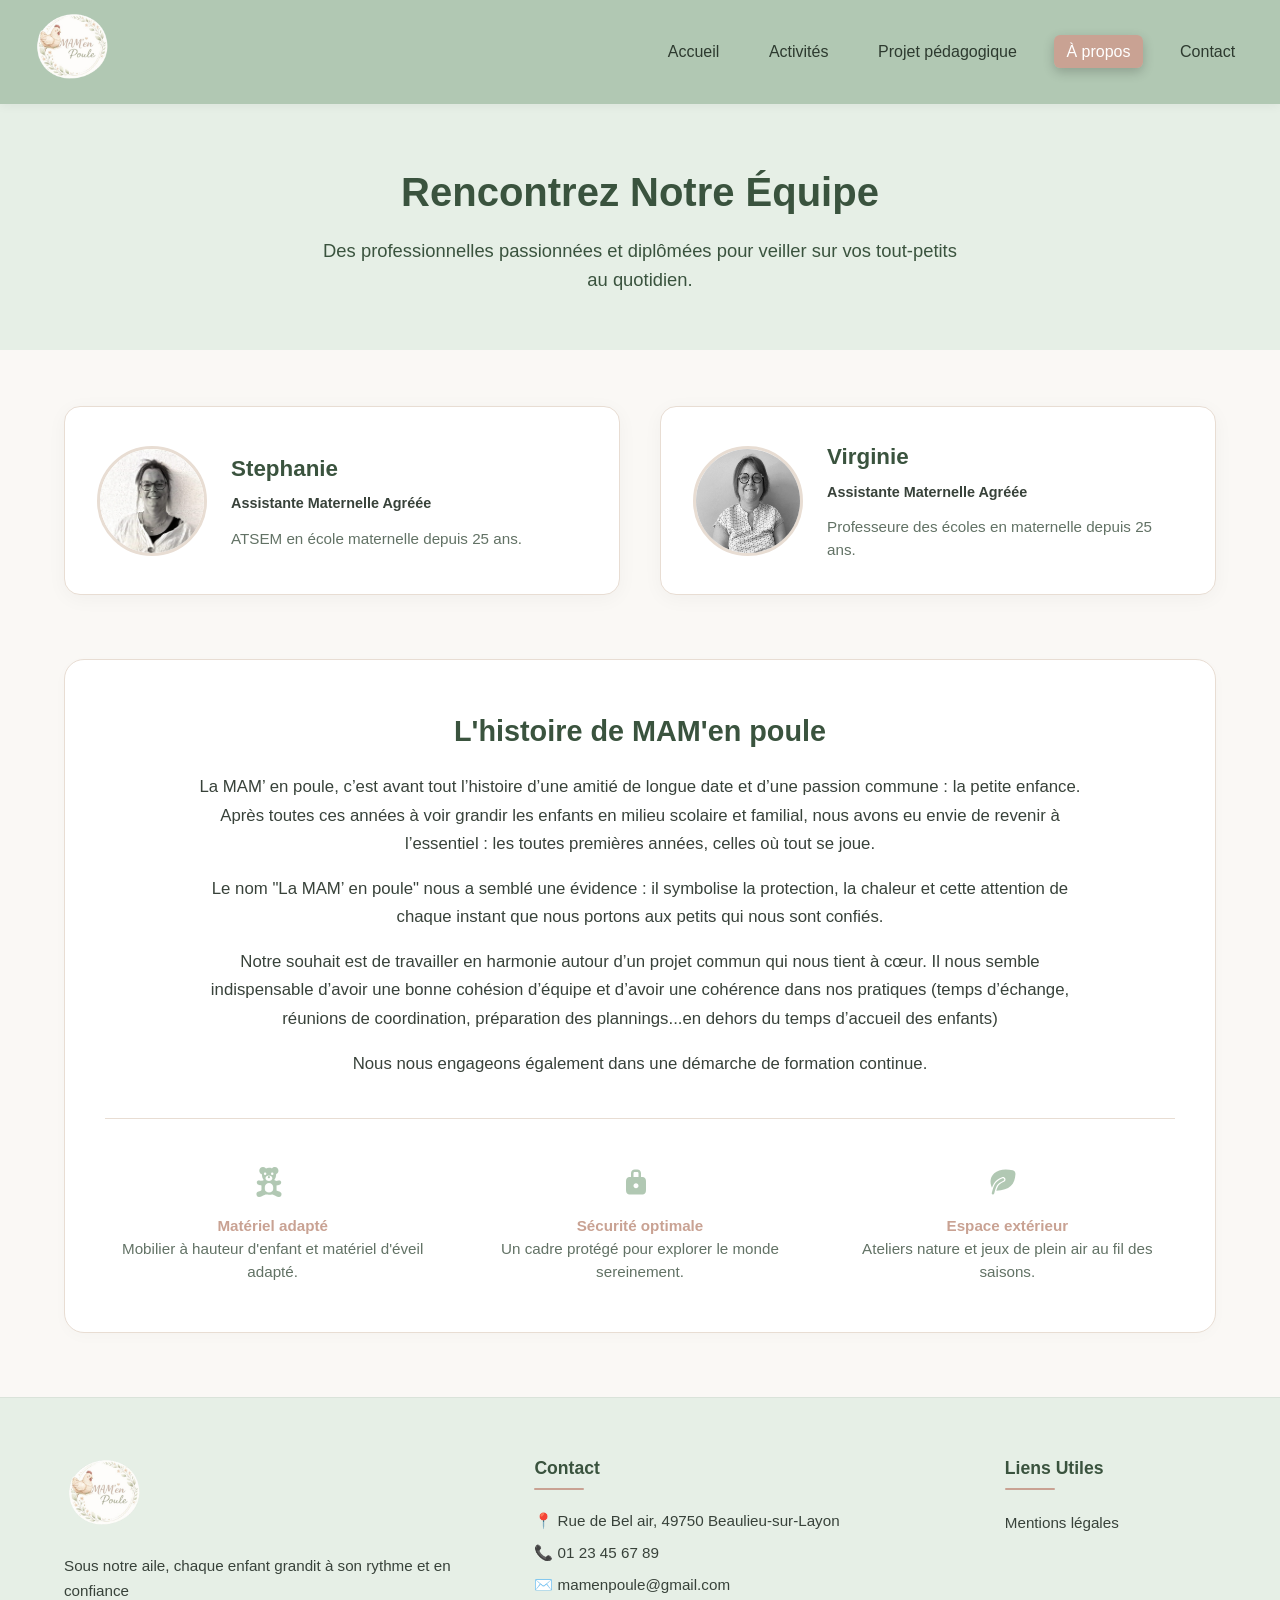
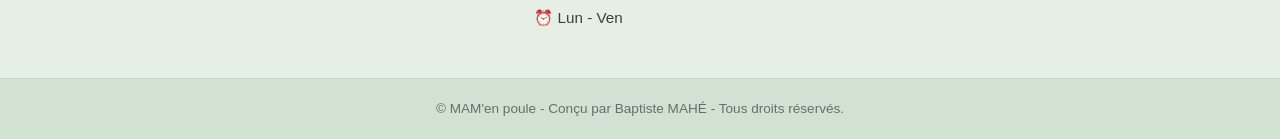
==== commit 40dfc5eb: "corrections mineures" ====
--- a/a-propos.html
+++ b/a-propos.html
@@ -106,7 +106,7 @@
                     <li>📍 Rue de Bel air, 49750 Beaulieu-sur-Layon</li>
                     <li>📞 01 23 45 67 89</li>
                     <li>✉️ mamenpoule@gmail.com</li>
-                    <li>⏰ Lun - Ven : 07h45 – 18h15</li>
+                    <li>⏰ Lun - Ven</li>
                 </ul>
             </div>
 
